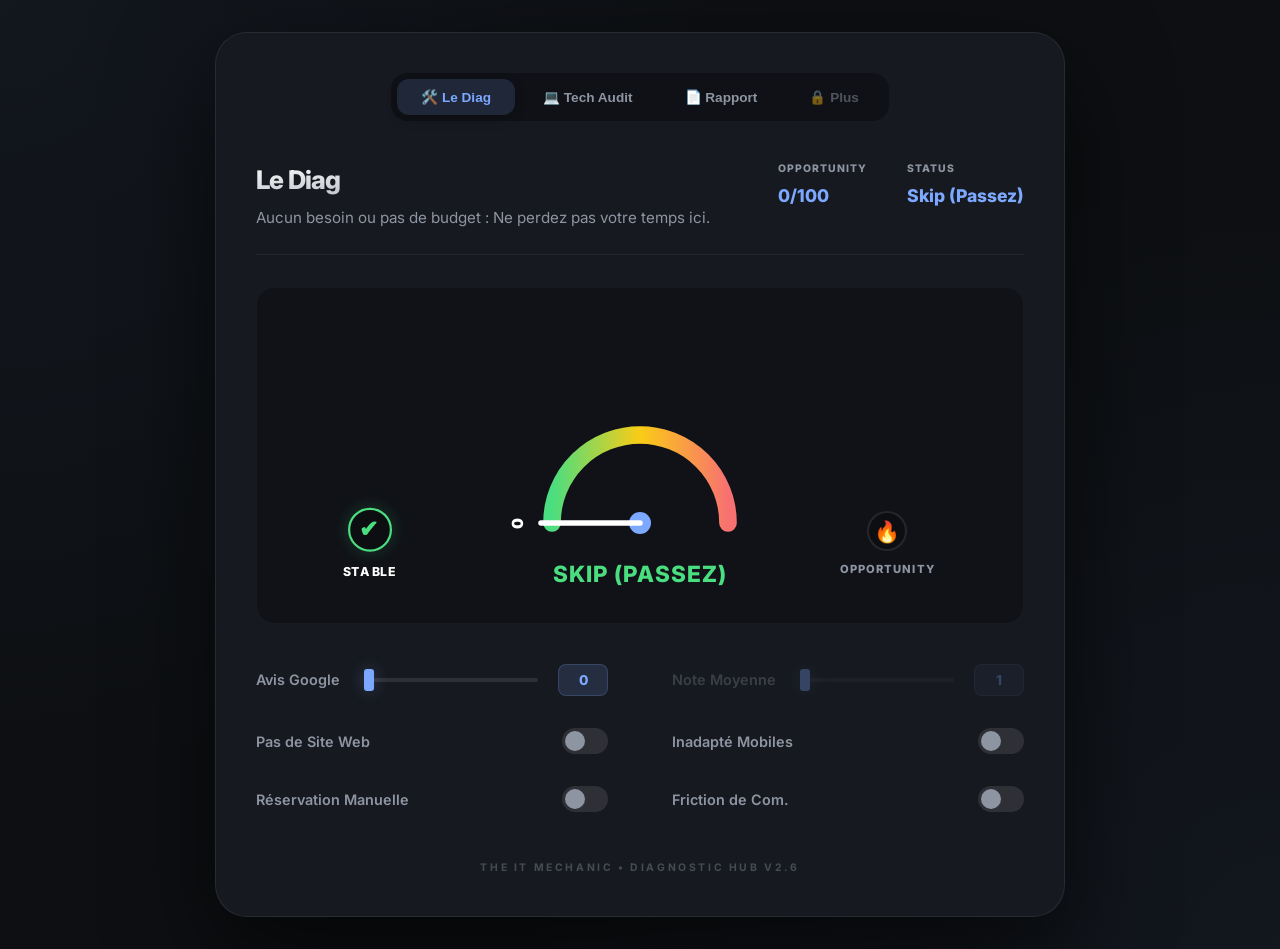
==== index.html @ 357ba8bc "main: report" ====
<!DOCTYPE html>
<html lang="fr">
<head>
    <meta charset="UTF-8">
    <meta name="viewport" content="width=device-width, initial-scale=1.0">
    <title>IT Mechanic - Diagnostic Hub</title>
    <link rel="preconnect" href="https://fonts.googleapis.com">
    <link rel="preconnect" href="https://fonts.gstatic.com" crossorigin>
    <link href="https://fonts.googleapis.com/css2?family=Inter:wght@400;500;600;700;800&display=swap" rel="stylesheet">
    <style>
        :root {
            --bg-page: #0d0f12;
            --bg-card: #16191f;
            --glass-bg: rgba(22, 25, 31, 0.85);
            --glass-border: rgba(255, 255, 255, 0.08);
            --text-primary: #ffffff;
            --text-secondary: #8e95a2;
            --accent-blue: #7ca8ff;
            --accent-blue-dim: rgba(124, 168, 255, 0.15);
            --gauge-green: #4ade80;
            --gauge-yellow: #facc15;
            --gauge-orange: #fb923c;
            --gauge-red: #f87171;
            --radius-xl: 32px;
            --radius-lg: 18px;
            --radius-md: 12px;
            --transition: all 0.3s cubic-bezier(0.4, 0, 0.2, 1);
        }

        * { box-sizing: border-box; margin: 0; padding: 0; }

        body {
            font-family: 'Inter', sans-serif;
            background-color: var(--bg-page);
            background-image: 
                radial-gradient(circle at 0% 0%, rgba(124, 168, 255, 0.05) 0%, transparent 50%),
                radial-gradient(circle at 100% 100%, rgba(124, 168, 255, 0.05) 0%, transparent 50%);
            color: var(--text-primary);
            min-height: 100vh;
            display: flex;
            justify-content: center;
            align-items: center;
            padding: 2rem;
            line-height: 1.5;
        }

        .hub-container {
            width: 100%;
            max-width: 850px;
            background: var(--bg-card);
            backdrop-filter: blur(24px);
            border: 1px solid var(--glass-border);
            border-radius: var(--radius-xl);
            padding: 2.5rem;
            box-shadow: 0 40px 100px rgba(0, 0, 0, 0.6);
            display: flex;
            flex-direction: column;
            gap: 2rem;
            animation: appEntry 0.8s cubic-bezier(0.16, 1, 0.3, 1);
        }

        @keyframes appEntry {
            from { opacity: 0; transform: scale(0.98) translateY(20px); }
            to { opacity: 1; transform: scale(1) translateY(0); }
        }

        /* --- NAVIGATION --- */
        .tool-nav {
            background: rgba(0, 0, 0, 0.3);
            padding: 6px;
            border-radius: 16px;
            display: flex;
            gap: 4px;
            align-self: center;
            margin-bottom: 0.5rem;
        }

        .nav-btn {
            background: transparent;
            border: none;
            color: var(--text-secondary);
            padding: 10px 24px;
            border-radius: 12px;
            font-size: 0.85rem;
            font-weight: 700;
            cursor: pointer;
            transition: var(--transition);
            display: flex;
            align-items: center;
            gap: 8px;
        }

        .nav-btn.active {
            background: var(--accent-blue-dim);
            color: var(--accent-blue);
            box-shadow: 0 4px 12px rgba(0,0,0,0.2);
        }

        .nav-btn:hover:not(.active) {
            background: rgba(255, 255, 255, 0.05);
            color: #fff;
        }

        /* --- SHARED HEADER --- */
        header {
            display: flex;
            justify-content: space-between;
            align-items: flex-start;
            border-bottom: 1px solid rgba(255,255,255,0.05);
            padding-bottom: 1.5rem;
        }

        .header-left h1 {
            font-size: 1.6rem;
            font-weight: 800;
            letter-spacing: -0.03em;
            margin-bottom: 0.4rem;
            background: linear-gradient(to bottom right, #fff, #8e95a2);
            -webkit-background-clip: text;
            -webkit-text-fill-color: transparent;
        }

        .header-left .tagline {
            color: var(--text-secondary);
            font-size: 0.95rem;
            max-width: 520px;
            line-height: 1.6;
        }

        .header-right { display: flex; gap: 2.5rem; }
        .stat-group label {
            display: block;
            font-size: 0.65rem;
            font-weight: 800;
            color: var(--text-secondary);
            text-transform: uppercase;
            letter-spacing: 0.1em;
            margin-bottom: 0.4rem;
        }
        .stat-group .stat-value { font-size: 1.1rem; font-weight: 800; color: var(--accent-blue); }

        /* --- TOOL VIEWS --- */
        .tool-view { display: none; flex-direction: column; gap: 2.5rem; animation: viewIn 0.4s ease; }
        .tool-view.active { display: flex; }

        @keyframes viewIn { from { opacity: 0; transform: translateY(10px); } to { opacity: 1; transform: translateY(0); } }

        /* --- LE DIAG (LEAD SCORER) STYLES --- */
        .visualization-area {
            background: rgba(0, 0, 0, 0.25);
            border: 1px solid rgba(255, 255, 255, 0.03);
            border-radius: var(--radius-lg);
            padding: 3rem 2rem 2rem 2rem;
            display: flex;
            flex-direction: column;
            align-items: center;
            position: relative;
        }
        .gauge-container { position: relative; width: 100%; max-width: 480px; height: 220px; display: flex; justify-content: center; }
        .gauge-svg { width: 100%; height: 100%; }
        .gauge-needle { transform-origin: 50px 85px; transition: transform 1.8s cubic-bezier(0.16, 1, 0.3, 1); }
        .gauge-labels { width: 100%; display: flex; justify-content: space-between; align-items: center; margin-top: -45px; padding: 0 8%; z-index: 10; }
        .label-item { display: flex; flex-direction: column; align-items: center; gap: 0.6rem; color: var(--text-secondary); font-size: 0.7rem; font-weight: 800; text-transform: uppercase; letter-spacing: 0.1em; transition: var(--transition); }
        .label-item.active { color: var(--text-primary); transform: scale(1.1); }
        .label-item .icon { width: 40px; height: 40px; border-radius: 50%; border: 2px solid rgba(255, 255, 255, 0.1); display: flex; align-items: center; justify-content: center; font-size: 1.3rem; background: rgba(0,0,0,0.2); transition: var(--transition); }
        .label-item.active.stable .icon { border-color: var(--gauge-green); color: var(--gauge-green); box-shadow: 0 0 15px rgba(74, 222, 128, 0.2); }
        .label-item.active.opportunity .icon { border-color: var(--gauge-red); color: var(--gauge-red); box-shadow: 0 0 15px rgba(248, 113, 113, 0.2); }
        .gauge-center-text { text-align: center; margin-top: -20px; }
        .opportunity-level { font-size: 1.4rem; font-weight: 800; text-transform: uppercase; letter-spacing: 0.05em; }

        .controls-grid { display: grid; grid-template-columns: 1fr 1fr; gap: 2rem 4rem; }
        .control-row { display: flex; align-items: center; justify-content: space-between; gap: 1.5rem; }
        .control-row label { font-size: 0.9rem; font-weight: 600; color: var(--text-secondary); white-space: nowrap; transition: var(--transition); }
        .control-row:hover label { color: var(--text-primary); }
        .slider-wrapper { flex-grow: 1; display: flex; align-items: center; gap: 1.25rem; }
        input[type=range] { -webkit-appearance: none; width: 100%; background: transparent; }
        input[type=range]::-webkit-slider-runnable-track { height: 4px; background: rgba(255, 255, 255, 0.1); border-radius: 2px; }
        input[type=range]::-webkit-slider-thumb { -webkit-appearance: none; height: 22px; width: 10px; border-radius: 3px; background: var(--accent-blue); cursor: pointer; margin-top: -9px; border: none; box-shadow: 0 0 15px rgba(124, 168, 255, 0.3); transition: var(--transition); }
        .value-box { background: var(--accent-blue-dim); border: 1px solid rgba(124, 168, 255, 0.2); border-radius: 8px; padding: 5px 10px; min-width: 50px; text-align: center; font-weight: 800; font-size: 0.85rem; color: var(--accent-blue); }
        .switch { position: relative; display: inline-block; width: 46px; height: 26px; }
        .switch input { opacity: 0; width: 0; height: 0; }
        .slider { position: absolute; cursor: pointer; top: 0; left: 0; right: 0; bottom: 0; background-color: rgba(255, 255, 255, 0.1); transition: .4s; border-radius: 34px; }
        .slider:before { position: absolute; content: ""; height: 20px; width: 20px; left: 3px; bottom: 3px; background-color: #8e95a2; transition: .4s cubic-bezier(0.68, -0.55, 0.265, 1.55); border-radius: 50%; }
        input:checked + .slider { background-color: var(--accent-blue-dim); border: 1px solid rgba(124, 168, 255, 0.3); }
        input:checked + .slider:before { transform: translateX(20px); background-color: var(--accent-blue); box-shadow: 0 0 10px rgba(124, 168, 255, 0.5); }
        .control-row.disabled { opacity: 0.3; pointer-events: none; }

        /* --- TECH AUDIT STYLES --- */
        .tech-audit-area { display: flex; flex-direction: column; align-items: center; text-align: center; gap: 2rem; }
        .audit-input-group { width: 100%; max-width: 500px; display: flex; flex-direction: column; gap: 1.5rem; }
        .audit-input-group input { width: 100%; background: rgba(0, 0, 0, 0.3); border: 1px solid var(--glass-border); border-radius: 12px; padding: 1.1rem 1.5rem; color: #fff; font-size: 1rem; outline: none; transition: var(--transition); }
        .audit-input-group input:focus { border-color: var(--accent-blue); box-shadow: 0 0 15px rgba(124, 168, 255, 0.2); }
        .audit-btn { background: var(--accent-blue); color: #000; border: none; border-radius: 12px; padding: 1.1rem 2.5rem; font-weight: 800; font-size: 1rem; cursor: pointer; transition: var(--transition); text-transform: uppercase; letter-spacing: 0.05em; width: 100%; }
        .audit-btn:hover { transform: translateY(-2px); box-shadow: 0 5px 25px rgba(124, 168, 255, 0.4); }
        .audit-btn:disabled { opacity: 0.5; cursor: not-allowed; }
        .results-box { width: 100%; background: rgba(0, 0, 0, 0.2); border-radius: 20px; padding: 2rem; border: 1px solid rgba(255,255,255,0.03); display: none; }
        .tech-badge { display: inline-flex; align-items: center; gap: 0.75rem; background: var(--accent-blue-dim); border: 1px solid rgba(124, 168, 255, 0.3); padding: 0.8rem 1.8rem; border-radius: 50px; margin-bottom: 1.5rem; }
        .tech-name { font-size: 1.25rem; font-weight: 800; color: var(--accent-blue); }
        .advice-card { text-align: left; border-left: 4px solid var(--accent-blue); padding-left: 1.5rem; }
        .advice-card h3 { font-size: 0.75rem; text-transform: uppercase; color: var(--text-secondary); margin-bottom: 0.6rem; letter-spacing: 0.15em; }
        .advice-card p { font-size: 0.95rem; line-height: 1.6; color: #e2e8f0; }
        .loader { display: none; width: 32px; height: 32px; border: 3px solid rgba(124, 168, 255, 0.1); border-top: 3px solid var(--accent-blue); border-radius: 50%; animation: spin 1s linear infinite; margin: 0 auto; }
        @keyframes spin { 0% { transform: rotate(0deg); } 100% { transform: rotate(360deg); } }

        /* --- FOOTER --- */
        .footer-branding { text-align: center; font-size: 0.65rem; color: var(--text-secondary); text-transform: uppercase; letter-spacing: 0.25em; margin-top: 1rem; font-weight: 700; opacity: 0.4; }

        @media (max-width: 800px) {
            .controls-grid { grid-template-columns: 1fr; gap: 1.5rem; }
            .header-right { display: none; }
            .hub-container { padding: 1.5rem; }
            .tool-nav { flex-wrap: wrap; }
        }
    </style>
</head>
<body>

<div class="hub-container">
    <nav class="tool-nav">
        <button class="nav-btn active" onclick="switchTool('diag')">🛠️ Le Diag</button>
        <button class="nav-btn" onclick="switchTool('tech')">💻 Tech Audit</button>
        <button class="nav-btn" onclick="switchTool('report')">📄 Rapport</button>
        <button class="nav-btn" onclick="switchTool('upcoming')" style="opacity: 0.5;">🔒 Plus</button>
    </nav>

    <header>
        <div class="header-left">
            <h1 id="hubTitle">Le Diag</h1>
            <p class="tagline" id="hubTagline">Analysez le potentiel commercial et la dette technique de vos leads.</p>
        </div>
        <div class="header-right">
            <div class="stat-group">
                <label id="statLabel">Opportunity</label>
                <div class="stat-value" id="statValue">0/100</div>
            </div>
            <div class="stat-group">
                <label>Status</label>
                <div class="stat-value" id="statusValue">Prêt</div>
            </div>
        </div>
    </header>

    <!-- VIEW 1: LE DIAG (LEAD SCORER) -->
    <div id="view-diag" class="tool-view active">
        <div class="visualization-area">
            <div class="gauge-container">
                <svg class="gauge-svg" viewBox="0 0 100 100">
                    <defs>
                        <linearGradient id="gaugeGradient" x1="0%" y1="0%" x2="100%" y2="0%">
                            <stop offset="0%" stop-color="#4ade80" />
                            <stop offset="50%" stop-color="#facc15" />
                            <stop offset="100%" stop-color="#f87171" />
                        </linearGradient>
                    </defs>
                    <path d="M 10 85 A 40 40 0 0 1 90 85" fill="none" stroke="rgba(255,255,255,0.05)" stroke-width="8" stroke-linecap="round" />
                    <path d="M 10 85 A 40 40 0 0 1 90 85" fill="none" stroke="url(#gaugeGradient)" stroke-width="8" stroke-linecap="round" />
                    <g class="gauge-needle" id="needle">
                        <circle cx="50" cy="85" r="5" fill="#7ca8ff" />
                        <line x1="50" y1="85" x2="50" y2="40" stroke="#fff" stroke-width="2.5" stroke-linecap="round" />
                        <text x="50" y="32" text-anchor="middle" font-size="7" font-weight="900" fill="#fff" id="needleScore">0</text>
                    </g>
                </svg>
            </div>
            <div class="gauge-labels">
                <div class="label-item stable" id="label-stable"><div class="icon">✔</div><span>Stable</span></div>
                <div class="label-item opportunity" id="label-opp"><div class="icon">🔥</div><span>Opportunity</span></div>
            </div>
            <div class="gauge-center-text">
                <div class="opportunity-level" id="opportunityText">---</div>
            </div>
        </div>

        <div class="controls-grid">
            <div class="control-row">
                <label>Avis Google</label>
                <div class="slider-wrapper">
                    <input type="range" id="reviewsInput" min="0" max="500" step="1" value="0">
                    <div class="value-box" id="reviewsVal">0</div>
                </div>
            </div>
            <div class="control-row" id="ratingRow">
                <label>Note Moyenne</label>
                <div class="slider-wrapper">
                    <input type="range" id="ratingInput" min="1.0" max="5.0" step="0.1" value="1.0">
                    <div class="value-box" id="ratingVal">1,0</div>
                </div>
            </div>
            <div class="control-row"><label>Pas de Site Web</label><label class="switch"><input type="checkbox" id="flag-website"><span class="slider"></span></label></div>
            <div class="control-row" id="mobileRow"><label>Inadapté Mobiles</label><label class="switch"><input type="checkbox" id="flag-mobile"><span class="slider"></span></label></div>
            <div class="control-row"><label>Réservation Manuelle</label><label class="switch"><input type="checkbox" id="flag-booking"><span class="slider"></span></label></div>
            <div class="control-row"><label>Friction de Com.</label><label class="switch"><input type="checkbox" id="flag-comm"><span class="slider"></span></label></div>
        </div>
    </div>

    <!-- VIEW 2: TECH AUDIT (STACK SCANNER) -->
    <div id="view-tech" class="tool-view">
        <div class="tech-audit-area">
            <div class="audit-input-group">
                <input type="text" id="urlInput" placeholder="https://exemple.be" autocomplete="off">
                <button class="audit-btn" id="scanBtn">Scanner Automatique</button>
                
                <div style="margin: 1rem 0; color: var(--text-secondary); font-size: 0.75rem; font-weight: 700; text-transform: uppercase; letter-spacing: 0.1em;">— OU —</div>
                
                <textarea id="sourceInput" placeholder="Collez le code source ici (Ctrl+U sur le site)..." style="width: 100%; background: rgba(0, 0, 0, 0.3); border: 1px solid var(--glass-border); border-radius: 12px; padding: 1rem; color: #fff; font-size: 0.8rem; height: 80px; resize: none; outline: none; transition: var(--transition);"></textarea>
                <button class="audit-btn" id="manualBtn" style="background: var(--accent-blue-dim); color: var(--accent-blue); margin-top: -0.5rem; font-size: 0.85rem; padding: 0.8rem;">Analyser le code source</button>
            </div>
            
            <div class="loader" id="loader"></div>
            <div class="results-box" id="resultsArea">
                <div class="tech-badge"><span class="tech-name" id="detectedTech">Chargement...</span></div>
                
                <div style="display: grid; grid-template-columns: 1fr 1fr; gap: 1rem; margin-bottom: 1.5rem; text-align: left;">
                    <div id="marketingSignals" style="background: rgba(124, 168, 255, 0.05); padding: 1rem; border-radius: 12px; border: 1px solid rgba(124, 168, 255, 0.1);">
                        <h4 style="font-size: 0.7rem; text-transform: uppercase; color: var(--accent-blue); margin-bottom: 0.5rem;">Marketing & Tracking</h4>
                        <ul id="marketingList" style="list-style: none; font-size: 0.8rem; color: #cbd5e1;"></ul>
                    </div>
                    <div id="techAlerts" style="background: rgba(248, 113, 113, 0.05); padding: 1rem; border-radius: 12px; border: 1px solid rgba(248, 113, 113, 0.1);">
                        <h4 style="font-size: 0.7rem; text-transform: uppercase; color: var(--gauge-red); margin-bottom: 0.5rem;">Alertes Techniques</h4>
                        <ul id="techList" style="list-style: none; font-size: 0.8rem; color: #cbd5e1;"></ul>
                    </div>
                </div>

                <div class="advice-card">
                    <h3>Diagnostic IT Mechanic</h3>
                    <p id="adviceText">Analyse de l'architecture en cours...</p>
                </div>
            </div>
            <div id="errorMsg" style="color: #f87171; font-size: 0.9rem; display: none; background: rgba(248,113,113,0.1); padding: 1rem; border-radius: 12px;">
                Lecture bloquée par le site. Vérifiez l'URL ou essayez un autre domaine.
            </div>
        </div>
    </div>

    <!-- VIEW 3: PROSPECT REPORT (AI BRIEF) -->
    <div id="view-report" class="tool-view">
        <div style="display: flex; flex-direction: column; gap: 1.5rem;">
            <div id="reportBox" style="width: 100%; background: rgba(0, 0, 0, 0.3); border: 1px solid var(--glass-border); border-radius: 20px; padding: 2rem; color: #e2e8f0; font-family: monospace; font-size: 0.85rem; line-height: 1.6; white-space: pre-wrap; text-align: left; max-height: 400px; overflow-y: auto;">
                Cliquez sur "Générer la Synthèse" pour compiler les données...
            </div>
            <div style="display: flex; gap: 1rem;">
                <button class="audit-btn" onclick="generateReport()" style="flex: 2;">Générer la Synthèse</button>
                <button class="audit-btn" onclick="copyReport()" style="flex: 1; background: var(--accent-blue-dim); color: var(--accent-blue);">Copier pour l'IA</button>
            </div>
            <p style="font-size: 0.75rem; color: var(--text-secondary); font-style: italic;">
                Note : Pour un rapport complet, utilisez d'abord le "Diag" et le "Tech Audit".
            </p>
        </div>
    </div>

    <div class="footer-branding">The IT Mechanic • Diagnostic Hub v2.6</div>
</div>

<!-- JS Logic -->
<script src="app-nav.js"></script>
<script src="tool-diag.js"></script>
<script src="tool-tech.js"></script>
<script src="tool-report.js"></script>
</body>
</html>
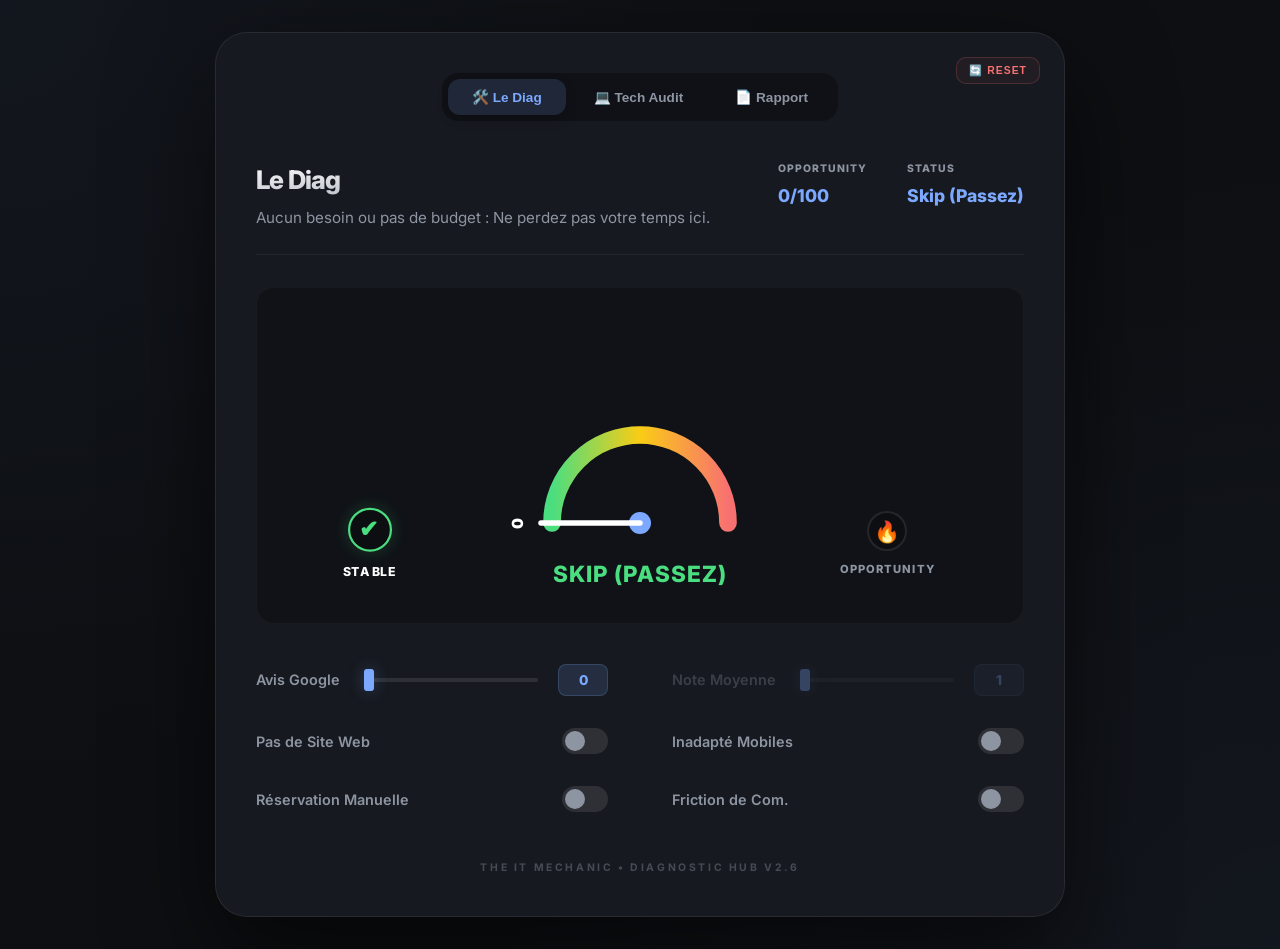
==== commit 18dd46b3: "main:add reset btn" ====
--- a/index.html
+++ b/index.html
@@ -45,6 +45,7 @@
         }
 
         .hub-container {
+            position: relative;
             width: 100%;
             max-width: 850px;
             background: var(--bg-card);
@@ -99,6 +100,30 @@
         .nav-btn:hover:not(.active) {
             background: rgba(255, 255, 255, 0.05);
             color: #fff;
+        }
+
+        .reset-btn {
+            position: absolute;
+            top: 1.5rem;
+            right: 1.5rem;
+            background: rgba(248, 113, 113, 0.05);
+            border: 1px solid rgba(248, 113, 113, 0.2);
+            color: var(--gauge-red);
+            padding: 6px 12px;
+            border-radius: 10px;
+            font-size: 0.65rem;
+            font-weight: 800;
+            text-transform: uppercase;
+            letter-spacing: 0.1em;
+            cursor: pointer;
+            transition: var(--transition);
+            z-index: 100;
+        }
+
+        .reset-btn:hover {
+            background: rgba(248, 113, 113, 0.15);
+            border-color: var(--gauge-red);
+            transform: translateY(-1px);
         }
 
         /* --- SHARED HEADER --- */
@@ -216,11 +241,12 @@
 <body>
 
 <div class="hub-container">
+    <button class="reset-btn" onclick="globalReset()">🔄 Reset</button>
+
     <nav class="tool-nav">
         <button class="nav-btn active" onclick="switchTool('diag')">🛠️ Le Diag</button>
         <button class="nav-btn" onclick="switchTool('tech')">💻 Tech Audit</button>
         <button class="nav-btn" onclick="switchTool('report')">📄 Rapport</button>
-        <button class="nav-btn" onclick="switchTool('upcoming')" style="opacity: 0.5;">🔒 Plus</button>
     </nav>
 
     <header>
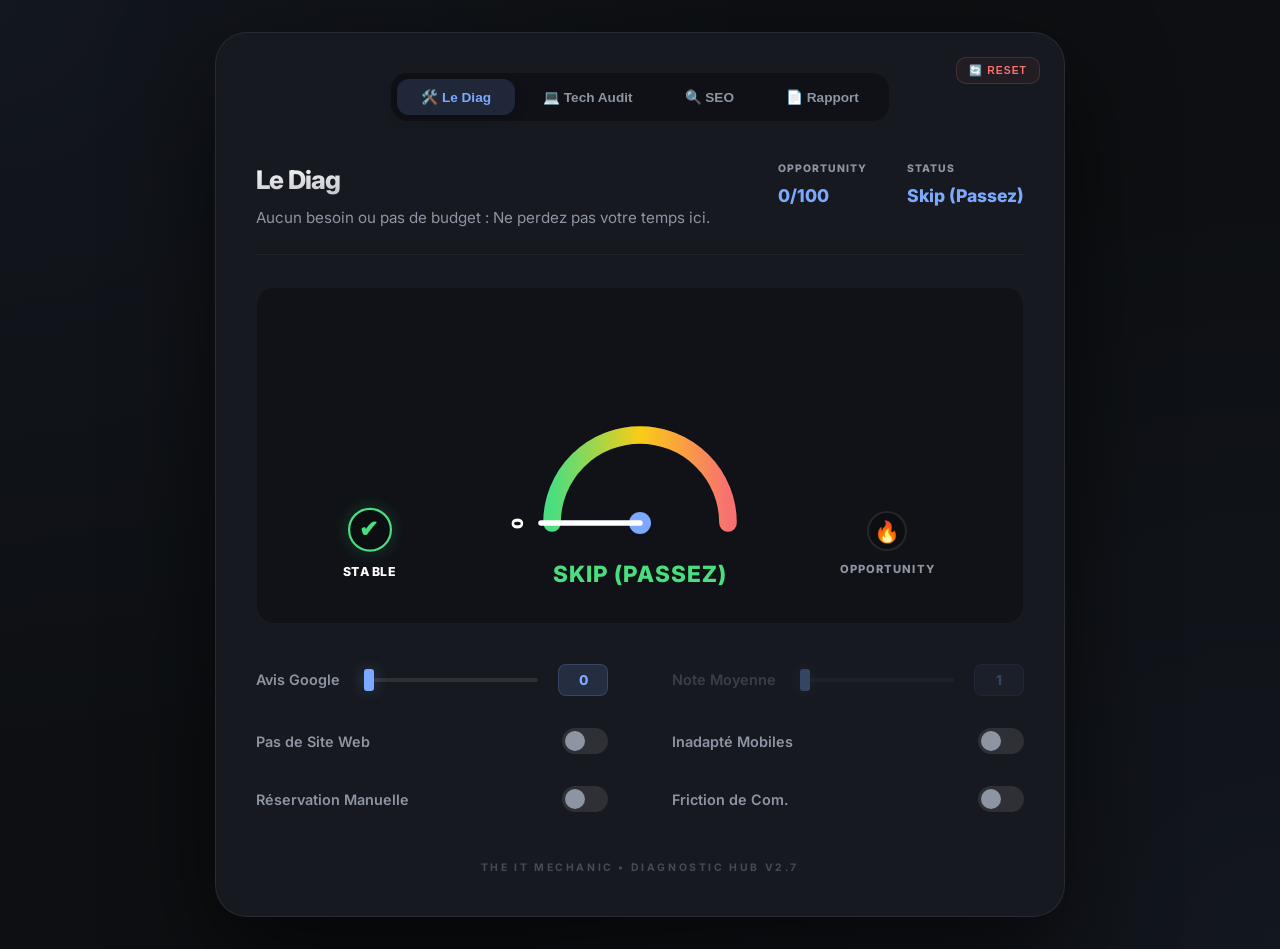
==== commit ac18ef6f: "main: add SEO tool" ====
--- a/index.html
+++ b/index.html
@@ -170,7 +170,7 @@
 
         @keyframes viewIn { from { opacity: 0; transform: translateY(10px); } to { opacity: 1; transform: translateY(0); } }
 
-        /* --- LE DIAG (LEAD SCORER) STYLES --- */
+        /* --- LE DIAG STYLES --- */
         .visualization-area {
             background: rgba(0, 0, 0, 0.25);
             border: 1px solid rgba(255, 255, 255, 0.03);
@@ -246,6 +246,7 @@
     <nav class="tool-nav">
         <button class="nav-btn active" onclick="switchTool('diag')">🛠️ Le Diag</button>
         <button class="nav-btn" onclick="switchTool('tech')">💻 Tech Audit</button>
+        <button class="nav-btn" onclick="switchTool('seo')">🔍 SEO</button>
         <button class="nav-btn" onclick="switchTool('report')">📄 Rapport</button>
     </nav>
 
@@ -266,7 +267,7 @@
         </div>
     </header>
 
-    <!-- VIEW 1: LE DIAG (LEAD SCORER) -->
+    <!-- VIEW 1: LE DIAG -->
     <div id="view-diag" class="tool-view active">
         <div class="visualization-area">
             <div class="gauge-container">
@@ -318,68 +319,92 @@
         </div>
     </div>
 
-    <!-- VIEW 2: TECH AUDIT (STACK SCANNER) -->
+    <!-- VIEW 2: TECH AUDIT -->
     <div id="view-tech" class="tool-view">
         <div class="tech-audit-area">
             <div class="audit-input-group">
                 <input type="text" id="urlInput" placeholder="https://exemple.be" autocomplete="off">
                 <button class="audit-btn" id="scanBtn">Scanner Automatique</button>
-                
                 <div style="margin: 1rem 0; color: var(--text-secondary); font-size: 0.75rem; font-weight: 700; text-transform: uppercase; letter-spacing: 0.1em;">— OU —</div>
-                
-                <textarea id="sourceInput" placeholder="Collez le code source ici (Ctrl+U sur le site)..." style="width: 100%; background: rgba(0, 0, 0, 0.3); border: 1px solid var(--glass-border); border-radius: 12px; padding: 1rem; color: #fff; font-size: 0.8rem; height: 80px; resize: none; outline: none; transition: var(--transition);"></textarea>
+                <textarea id="sourceInput" placeholder="Collez le code source ici (Ctrl+U)..." style="width: 100%; background: rgba(0, 0, 0, 0.3); border: 1px solid var(--glass-border); border-radius: 12px; padding: 1rem; color: #fff; font-size: 0.8rem; height: 80px; resize: none; outline: none;"></textarea>
                 <button class="audit-btn" id="manualBtn" style="background: var(--accent-blue-dim); color: var(--accent-blue); margin-top: -0.5rem; font-size: 0.85rem; padding: 0.8rem;">Analyser le code source</button>
             </div>
-            
             <div class="loader" id="loader"></div>
             <div class="results-box" id="resultsArea">
                 <div class="tech-badge"><span class="tech-name" id="detectedTech">Chargement...</span></div>
-                
                 <div style="display: grid; grid-template-columns: 1fr 1fr; gap: 1rem; margin-bottom: 1.5rem; text-align: left;">
-                    <div id="marketingSignals" style="background: rgba(124, 168, 255, 0.05); padding: 1rem; border-radius: 12px; border: 1px solid rgba(124, 168, 255, 0.1);">
+                    <div style="background: rgba(124, 168, 255, 0.05); padding: 1rem; border-radius: 12px; border: 1px solid rgba(124, 168, 255, 0.1);">
                         <h4 style="font-size: 0.7rem; text-transform: uppercase; color: var(--accent-blue); margin-bottom: 0.5rem;">Marketing & Tracking</h4>
                         <ul id="marketingList" style="list-style: none; font-size: 0.8rem; color: #cbd5e1;"></ul>
                     </div>
-                    <div id="techAlerts" style="background: rgba(248, 113, 113, 0.05); padding: 1rem; border-radius: 12px; border: 1px solid rgba(248, 113, 113, 0.1);">
+                    <div style="background: rgba(248, 113, 113, 0.05); padding: 1rem; border-radius: 12px; border: 1px solid rgba(248, 113, 113, 0.1);">
                         <h4 style="font-size: 0.7rem; text-transform: uppercase; color: var(--gauge-red); margin-bottom: 0.5rem;">Alertes Techniques</h4>
                         <ul id="techList" style="list-style: none; font-size: 0.8rem; color: #cbd5e1;"></ul>
                     </div>
                 </div>
-
-                <div class="advice-card">
-                    <h3>Diagnostic IT Mechanic</h3>
-                    <p id="adviceText">Analyse de l'architecture en cours...</p>
-                </div>
-            </div>
-            <div id="errorMsg" style="color: #f87171; font-size: 0.9rem; display: none; background: rgba(248,113,113,0.1); padding: 1rem; border-radius: 12px;">
-                Lecture bloquée par le site. Vérifiez l'URL ou essayez un autre domaine.
-            </div>
+                <div class="advice-card"><p id="adviceText">Analyse de l'architecture...</p></div>
+            </div>
+            <div id="errorMsg" style="color: #f87171; font-size: 0.9rem; display: none; background: rgba(248,113,113,0.1); padding: 1rem; border-radius: 12px;">Lecture bloquée.</div>
         </div>
     </div>
 
-    <!-- VIEW 3: PROSPECT REPORT (AI BRIEF) -->
+    <!-- VIEW 3: SEO AUDIT -->
+    <div id="view-seo" class="tool-view">
+        <div class="tech-audit-area">
+            <div class="audit-input-group">
+                <input type="text" id="seoUrlInput" placeholder="https://exemple.be" autocomplete="off">
+                <button class="audit-btn" id="seoScanBtn">Lancer l'Audit SEO</button>
+                <textarea id="seoSourceInput" placeholder="Ou collez le code source (Ctrl+U)..." style="width: 100%; background: rgba(0, 0, 0, 0.3); border: 1px solid var(--glass-border); border-radius: 12px; padding: 1rem; color: #fff; font-size: 0.8rem; height: 60px; resize: none; outline: none; margin-top: 1rem;"></textarea>
+            </div>
+            <div class="loader" id="seoLoader"></div>
+            <div id="seoResults" class="results-box" style="text-align: left;">
+                <div style="display: grid; grid-template-columns: 1fr 1fr; gap: 1.5rem; margin-bottom: 1.5rem;">
+                    <div>
+                        <h4 style="font-size: 0.7rem; text-transform: uppercase; color: var(--accent-blue); margin-bottom: 0.8rem;">Structure de Contenu</h4>
+                        <div id="seoStructure" style="font-size: 0.85rem; color: #cbd5e1; display: flex; flex-direction: column; gap: 0.5rem;"></div>
+                    </div>
+                    <div>
+                        <h4 style="font-size: 0.7rem; text-transform: uppercase; color: var(--gauge-yellow); margin-bottom: 0.8rem;">Meta & Social</h4>
+                        <div id="seoMeta" style="font-size: 0.85rem; color: #cbd5e1; display: flex; flex-direction: column; gap: 0.5rem;"></div>
+                    </div>
+                </div>
+                <div style="background: rgba(255,255,255,0.03); padding: 1rem; border-radius: 12px; margin-bottom: 1.5rem;">
+                    <h4 style="font-size: 0.7rem; text-transform: uppercase; color: var(--accent-blue); margin-bottom: 0.8rem;">Outils Gratuits Externes</h4>
+                    <div style="display: flex; flex-wrap: wrap; gap: 0.5rem;">
+                        <button id="linkGoogleSpeed" class="audit-btn" style="flex: 1; padding: 0.6rem; font-size: 0.7rem; background: #4285F4; color: white;">PageSpeed</button>
+                        <button id="linkGoogleRich" class="audit-btn" style="flex: 1; padding: 0.6rem; font-size: 0.7rem; background: #34A853; color: white;">Rich Results</button>
+                        <button id="linkYellowLab" class="audit-btn" style="flex: 1; padding: 0.6rem; font-size: 0.7rem; background: #f1c40f; color: black;">Yellow Lab</button>
+                    </div>
+                </div>
+                <div class="advice-card" style="border-left-color: var(--gauge-yellow);">
+                    <h3>Le Verdict SEO</h3>
+                    <p id="seoAdvice">Prêt pour l'analyse...</p>
+                </div>
+            </div>
+        </div>
+    </div>
+
+    <!-- VIEW 4: PROSPECT REPORT -->
     <div id="view-report" class="tool-view">
         <div style="display: flex; flex-direction: column; gap: 1.5rem;">
             <div id="reportBox" style="width: 100%; background: rgba(0, 0, 0, 0.3); border: 1px solid var(--glass-border); border-radius: 20px; padding: 2rem; color: #e2e8f0; font-family: monospace; font-size: 0.85rem; line-height: 1.6; white-space: pre-wrap; text-align: left; max-height: 400px; overflow-y: auto;">
-                Cliquez sur "Générer la Synthèse" pour compiler les données...
+                Compilez les données pour votre brief IA...
             </div>
             <div style="display: flex; gap: 1rem;">
                 <button class="audit-btn" onclick="generateReport()" style="flex: 2;">Générer la Synthèse</button>
                 <button class="audit-btn" onclick="copyReport()" style="flex: 1; background: var(--accent-blue-dim); color: var(--accent-blue);">Copier pour l'IA</button>
             </div>
-            <p style="font-size: 0.75rem; color: var(--text-secondary); font-style: italic;">
-                Note : Pour un rapport complet, utilisez d'abord le "Diag" et le "Tech Audit".
-            </p>
         </div>
     </div>
 
-    <div class="footer-branding">The IT Mechanic • Diagnostic Hub v2.6</div>
+    <div class="footer-branding">The IT Mechanic • Diagnostic Hub v2.7</div>
 </div>
 
 <!-- JS Logic -->
 <script src="app-nav.js"></script>
 <script src="tool-diag.js"></script>
 <script src="tool-tech.js"></script>
+<script src="tool-seo.js"></script>
 <script src="tool-report.js"></script>
 </body>
 </html>
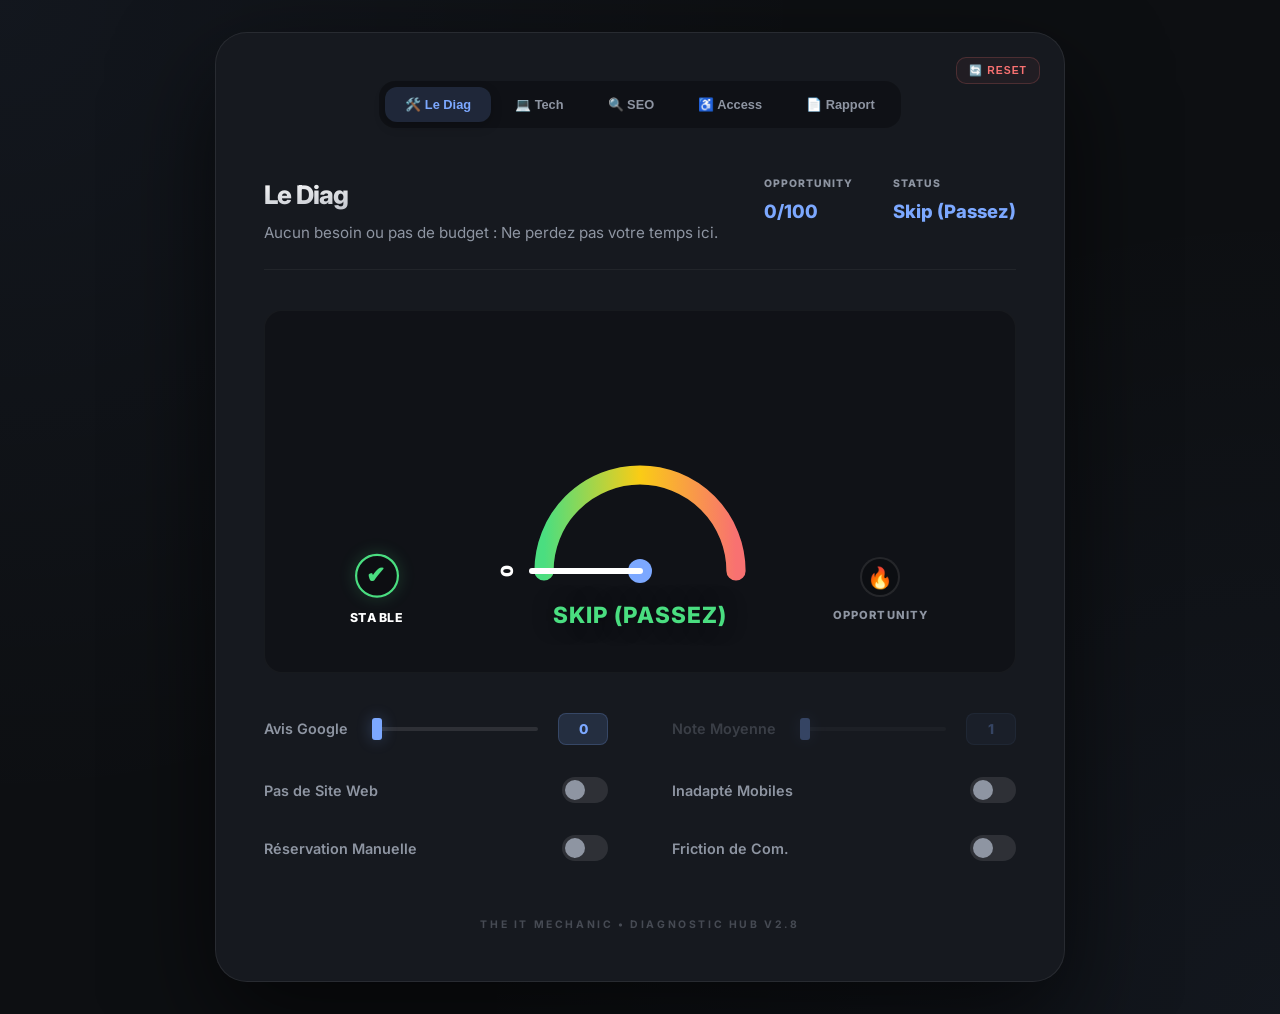
==== commit 30b2babe: "main: add accessibility tool" ====
--- a/index.html
+++ b/index.html
@@ -52,11 +52,11 @@
             backdrop-filter: blur(24px);
             border: 1px solid var(--glass-border);
             border-radius: var(--radius-xl);
-            padding: 2.5rem;
+            padding: 3rem;
             box-shadow: 0 40px 100px rgba(0, 0, 0, 0.6);
             display: flex;
             flex-direction: column;
-            gap: 2rem;
+            gap: 2.5rem;
             animation: appEntry 0.8s cubic-bezier(0.16, 1, 0.3, 1);
         }
 
@@ -80,15 +80,15 @@
             background: transparent;
             border: none;
             color: var(--text-secondary);
-            padding: 10px 24px;
+            padding: 10px 20px;
             border-radius: 12px;
-            font-size: 0.85rem;
+            font-size: 0.8rem;
             font-weight: 700;
             cursor: pointer;
             transition: var(--transition);
             display: flex;
             align-items: center;
-            gap: 8px;
+            gap: 6px;
         }
 
         .nav-btn.active {
@@ -162,7 +162,7 @@
             letter-spacing: 0.1em;
             margin-bottom: 0.4rem;
         }
-        .stat-group .stat-value { font-size: 1.1rem; font-weight: 800; color: var(--accent-blue); }
+        .stat-group .stat-value { font-size: 1.15rem; font-weight: 800; color: var(--accent-blue); }
 
         /* --- TOOL VIEWS --- */
         .tool-view { display: none; flex-direction: column; gap: 2.5rem; animation: viewIn 0.4s ease; }
@@ -170,71 +170,138 @@
 
         @keyframes viewIn { from { opacity: 0; transform: translateY(10px); } to { opacity: 1; transform: translateY(0); } }
 
-        /* --- LE DIAG STYLES --- */
+        /* --- LE DIAG SPECIFIC STYLES --- */
         .visualization-area {
             background: rgba(0, 0, 0, 0.25);
             border: 1px solid rgba(255, 255, 255, 0.03);
             border-radius: var(--radius-lg);
-            padding: 3rem 2rem 2rem 2rem;
+            padding: 3.5rem 2rem 2.5rem 2rem;
             display: flex;
             flex-direction: column;
             align-items: center;
             position: relative;
-        }
-        .gauge-container { position: relative; width: 100%; max-width: 480px; height: 220px; display: flex; justify-content: center; }
+            overflow: hidden;
+        }
+
+        .gauge-container {
+            position: relative;
+            width: 100%;
+            max-width: 480px;
+            height: 240px;
+            display: flex;
+            justify-content: center;
+        }
+
         .gauge-svg { width: 100%; height: 100%; }
-        .gauge-needle { transform-origin: 50px 85px; transition: transform 1.8s cubic-bezier(0.16, 1, 0.3, 1); }
-        .gauge-labels { width: 100%; display: flex; justify-content: space-between; align-items: center; margin-top: -45px; padding: 0 8%; z-index: 10; }
-        .label-item { display: flex; flex-direction: column; align-items: center; gap: 0.6rem; color: var(--text-secondary); font-size: 0.7rem; font-weight: 800; text-transform: uppercase; letter-spacing: 0.1em; transition: var(--transition); }
+
+        .gauge-needle {
+            transform-origin: 50px 85px;
+            transition: transform 1.8s cubic-bezier(0.16, 1, 0.3, 1);
+        }
+
+        .gauge-labels {
+            width: 100%;
+            display: flex;
+            justify-content: space-between;
+            align-items: center;
+            margin-top: -50px;
+            padding: 0 8%;
+            z-index: 10;
+        }
+
+        .label-item {
+            display: flex;
+            flex-direction: column;
+            align-items: center;
+            gap: 0.6rem;
+            color: var(--text-secondary);
+            font-size: 0.7rem;
+            font-weight: 800;
+            text-transform: uppercase;
+            letter-spacing: 0.1em;
+            transition: var(--transition);
+        }
+
         .label-item.active { color: var(--text-primary); transform: scale(1.1); }
-        .label-item .icon { width: 40px; height: 40px; border-radius: 50%; border: 2px solid rgba(255, 255, 255, 0.1); display: flex; align-items: center; justify-content: center; font-size: 1.3rem; background: rgba(0,0,0,0.2); transition: var(--transition); }
+        .label-item .icon { 
+            width: 40px; height: 40px; border-radius: 50%; border: 2px solid rgba(255, 255, 255, 0.1); 
+            display: flex; align-items: center; justify-content: center; font-size: 1.3rem; 
+            background: rgba(0,0,0,0.2); transition: var(--transition); 
+        }
+
         .label-item.active.stable .icon { border-color: var(--gauge-green); color: var(--gauge-green); box-shadow: 0 0 15px rgba(74, 222, 128, 0.2); }
         .label-item.active.opportunity .icon { border-color: var(--gauge-red); color: var(--gauge-red); box-shadow: 0 0 15px rgba(248, 113, 113, 0.2); }
-        .gauge-center-text { text-align: center; margin-top: -20px; }
-        .opportunity-level { font-size: 1.4rem; font-weight: 800; text-transform: uppercase; letter-spacing: 0.05em; }
-
+
+        .gauge-center-text { text-align: center; margin-top: -25px; }
+        .opportunity-level { font-size: 1.4rem; font-weight: 800; text-transform: uppercase; letter-spacing: 0.05em; text-shadow: 0 0 20px rgba(0,0,0,0.5); }
+
+        /* --- COMMON FORM STYLES --- */
         .controls-grid { display: grid; grid-template-columns: 1fr 1fr; gap: 2rem 4rem; }
         .control-row { display: flex; align-items: center; justify-content: space-between; gap: 1.5rem; }
         .control-row label { font-size: 0.9rem; font-weight: 600; color: var(--text-secondary); white-space: nowrap; transition: var(--transition); }
         .control-row:hover label { color: var(--text-primary); }
+
         .slider-wrapper { flex-grow: 1; display: flex; align-items: center; gap: 1.25rem; }
         input[type=range] { -webkit-appearance: none; width: 100%; background: transparent; }
         input[type=range]::-webkit-slider-runnable-track { height: 4px; background: rgba(255, 255, 255, 0.1); border-radius: 2px; }
-        input[type=range]::-webkit-slider-thumb { -webkit-appearance: none; height: 22px; width: 10px; border-radius: 3px; background: var(--accent-blue); cursor: pointer; margin-top: -9px; border: none; box-shadow: 0 0 15px rgba(124, 168, 255, 0.3); transition: var(--transition); }
-        .value-box { background: var(--accent-blue-dim); border: 1px solid rgba(124, 168, 255, 0.2); border-radius: 8px; padding: 5px 10px; min-width: 50px; text-align: center; font-weight: 800; font-size: 0.85rem; color: var(--accent-blue); }
+        input[type=range]::-webkit-slider-thumb { 
+            -webkit-appearance: none; height: 22px; width: 10px; border-radius: 3px; 
+            background: var(--accent-blue); cursor: pointer; margin-top: -9px; border: none; 
+            box-shadow: 0 0 15px rgba(124, 168, 255, 0.3); transition: var(--transition); 
+        }
+
+        .value-box { 
+            background: var(--accent-blue-dim); border: 1px solid rgba(124, 168, 255, 0.2); 
+            border-radius: 8px; padding: 5px 10px; min-width: 50px; text-align: center; 
+            font-weight: 800; font-size: 0.85rem; color: var(--accent-blue); 
+        }
+
         .switch { position: relative; display: inline-block; width: 46px; height: 26px; }
         .switch input { opacity: 0; width: 0; height: 0; }
         .slider { position: absolute; cursor: pointer; top: 0; left: 0; right: 0; bottom: 0; background-color: rgba(255, 255, 255, 0.1); transition: .4s; border-radius: 34px; }
-        .slider:before { position: absolute; content: ""; height: 20px; width: 20px; left: 3px; bottom: 3px; background-color: #8e95a2; transition: .4s cubic-bezier(0.68, -0.55, 0.265, 1.55); border-radius: 50%; }
+        .slider:before { 
+            position: absolute; content: ""; height: 20px; width: 20px; left: 3px; bottom: 3px; 
+            background-color: #8e95a2; transition: .4s cubic-bezier(0.68, -0.55, 0.265, 1.55); border-radius: 50%; 
+        }
         input:checked + .slider { background-color: var(--accent-blue-dim); border: 1px solid rgba(124, 168, 255, 0.3); }
         input:checked + .slider:before { transform: translateX(20px); background-color: var(--accent-blue); box-shadow: 0 0 10px rgba(124, 168, 255, 0.5); }
         .control-row.disabled { opacity: 0.3; pointer-events: none; }
 
-        /* --- TECH AUDIT STYLES --- */
+        /* --- TECH/SEO/ACCESS AREA STYLES --- */
         .tech-audit-area { display: flex; flex-direction: column; align-items: center; text-align: center; gap: 2rem; }
         .audit-input-group { width: 100%; max-width: 500px; display: flex; flex-direction: column; gap: 1.5rem; }
-        .audit-input-group input { width: 100%; background: rgba(0, 0, 0, 0.3); border: 1px solid var(--glass-border); border-radius: 12px; padding: 1.1rem 1.5rem; color: #fff; font-size: 1rem; outline: none; transition: var(--transition); }
-        .audit-input-group input:focus { border-color: var(--accent-blue); box-shadow: 0 0 15px rgba(124, 168, 255, 0.2); }
-        .audit-btn { background: var(--accent-blue); color: #000; border: none; border-radius: 12px; padding: 1.1rem 2.5rem; font-weight: 800; font-size: 1rem; cursor: pointer; transition: var(--transition); text-transform: uppercase; letter-spacing: 0.05em; width: 100%; }
-        .audit-btn:hover { transform: translateY(-2px); box-shadow: 0 5px 25px rgba(124, 168, 255, 0.4); }
-        .audit-btn:disabled { opacity: 0.5; cursor: not-allowed; }
+        .audit-input-group input, .audit-input-group textarea { 
+            width: 100%; background: rgba(0, 0, 0, 0.3); border: 1px solid var(--glass-border); 
+            border-radius: 12px; padding: 1.1rem 1.5rem; color: #fff; outline: none; transition: var(--transition); 
+        }
+        .audit-btn { 
+            background: var(--accent-blue); color: #000; border: none; border-radius: 12px; 
+            padding: 1.1rem 2.5rem; font-weight: 800; cursor: pointer; transition: var(--transition); 
+            text-transform: uppercase; letter-spacing: 0.05em; width: 100%; 
+        }
         .results-box { width: 100%; background: rgba(0, 0, 0, 0.2); border-radius: 20px; padding: 2rem; border: 1px solid rgba(255,255,255,0.03); display: none; }
-        .tech-badge { display: inline-flex; align-items: center; gap: 0.75rem; background: var(--accent-blue-dim); border: 1px solid rgba(124, 168, 255, 0.3); padding: 0.8rem 1.8rem; border-radius: 50px; margin-bottom: 1.5rem; }
+        .tech-badge { 
+            display: inline-flex; align-items: center; gap: 0.75rem; background: var(--accent-blue-dim); 
+            border: 1px solid rgba(124, 168, 255, 0.3); padding: 0.8rem 1.8rem; border-radius: 50px; margin-bottom: 1.5rem; 
+        }
         .tech-name { font-size: 1.25rem; font-weight: 800; color: var(--accent-blue); }
         .advice-card { text-align: left; border-left: 4px solid var(--accent-blue); padding-left: 1.5rem; }
         .advice-card h3 { font-size: 0.75rem; text-transform: uppercase; color: var(--text-secondary); margin-bottom: 0.6rem; letter-spacing: 0.15em; }
         .advice-card p { font-size: 0.95rem; line-height: 1.6; color: #e2e8f0; }
-        .loader { display: none; width: 32px; height: 32px; border: 3px solid rgba(124, 168, 255, 0.1); border-top: 3px solid var(--accent-blue); border-radius: 50%; animation: spin 1s linear infinite; margin: 0 auto; }
+        
+        .loader { 
+            display: none; width: 32px; height: 32px; border: 3px solid rgba(124, 168, 255, 0.1); 
+            border-top: 3px solid var(--accent-blue); border-radius: 50%; animation: spin 1s linear infinite; margin: 0 auto; 
+        }
         @keyframes spin { 0% { transform: rotate(0deg); } 100% { transform: rotate(360deg); } }
 
-        /* --- FOOTER --- */
         .footer-branding { text-align: center; font-size: 0.65rem; color: var(--text-secondary); text-transform: uppercase; letter-spacing: 0.25em; margin-top: 1rem; font-weight: 700; opacity: 0.4; }
 
         @media (max-width: 800px) {
             .controls-grid { grid-template-columns: 1fr; gap: 1.5rem; }
             .header-right { display: none; }
-            .hub-container { padding: 1.5rem; }
-            .tool-nav { flex-wrap: wrap; }
+            .hub-container { padding: 2rem; }
+            .gauge-labels { padding: 0 4%; }
         }
     </style>
 </head>
@@ -245,8 +312,9 @@
 
     <nav class="tool-nav">
         <button class="nav-btn active" onclick="switchTool('diag')">🛠️ Le Diag</button>
-        <button class="nav-btn" onclick="switchTool('tech')">💻 Tech Audit</button>
+        <button class="nav-btn" onclick="switchTool('tech')">💻 Tech</button>
         <button class="nav-btn" onclick="switchTool('seo')">🔍 SEO</button>
+        <button class="nav-btn" onclick="switchTool('access')">♿ Access</button>
         <button class="nav-btn" onclick="switchTool('report')">📄 Rapport</button>
     </nav>
 
@@ -323,28 +391,20 @@
     <div id="view-tech" class="tool-view">
         <div class="tech-audit-area">
             <div class="audit-input-group">
-                <input type="text" id="urlInput" placeholder="https://exemple.be" autocomplete="off">
+                <input type="text" id="urlInput" placeholder="https://exemple.be">
                 <button class="audit-btn" id="scanBtn">Scanner Automatique</button>
-                <div style="margin: 1rem 0; color: var(--text-secondary); font-size: 0.75rem; font-weight: 700; text-transform: uppercase; letter-spacing: 0.1em;">— OU —</div>
-                <textarea id="sourceInput" placeholder="Collez le code source ici (Ctrl+U)..." style="width: 100%; background: rgba(0, 0, 0, 0.3); border: 1px solid var(--glass-border); border-radius: 12px; padding: 1rem; color: #fff; font-size: 0.8rem; height: 80px; resize: none; outline: none;"></textarea>
-                <button class="audit-btn" id="manualBtn" style="background: var(--accent-blue-dim); color: var(--accent-blue); margin-top: -0.5rem; font-size: 0.85rem; padding: 0.8rem;">Analyser le code source</button>
+                <textarea id="sourceInput" placeholder="Ou code source (Ctrl+U)..." style="height: 60px; margin-top: 1rem;"></textarea>
+                <button class="audit-btn" id="manualBtn" style="background: var(--accent-blue-dim); color: var(--accent-blue); margin-top: 0.5rem; font-size: 0.8rem; padding: 0.6rem;">Analyse Manuelle</button>
             </div>
             <div class="loader" id="loader"></div>
             <div class="results-box" id="resultsArea">
                 <div class="tech-badge"><span class="tech-name" id="detectedTech">Chargement...</span></div>
-                <div style="display: grid; grid-template-columns: 1fr 1fr; gap: 1rem; margin-bottom: 1.5rem; text-align: left;">
-                    <div style="background: rgba(124, 168, 255, 0.05); padding: 1rem; border-radius: 12px; border: 1px solid rgba(124, 168, 255, 0.1);">
-                        <h4 style="font-size: 0.7rem; text-transform: uppercase; color: var(--accent-blue); margin-bottom: 0.5rem;">Marketing & Tracking</h4>
-                        <ul id="marketingList" style="list-style: none; font-size: 0.8rem; color: #cbd5e1;"></ul>
-                    </div>
-                    <div style="background: rgba(248, 113, 113, 0.05); padding: 1rem; border-radius: 12px; border: 1px solid rgba(248, 113, 113, 0.1);">
-                        <h4 style="font-size: 0.7rem; text-transform: uppercase; color: var(--gauge-red); margin-bottom: 0.5rem;">Alertes Techniques</h4>
-                        <ul id="techList" style="list-style: none; font-size: 0.8rem; color: #cbd5e1;"></ul>
-                    </div>
-                </div>
-                <div class="advice-card"><p id="adviceText">Analyse de l'architecture...</p></div>
-            </div>
-            <div id="errorMsg" style="color: #f87171; font-size: 0.9rem; display: none; background: rgba(248,113,113,0.1); padding: 1rem; border-radius: 12px;">Lecture bloquée.</div>
+                <div style="display: grid; grid-template-columns: 1fr 1fr; gap: 1rem; margin-bottom: 1rem; text-align: left;">
+                    <div style="background: rgba(124, 168, 255, 0.05); padding: 0.8rem; border-radius: 12px;"><h4 style="font-size: 0.6rem; text-transform: uppercase; color: var(--accent-blue); margin-bottom: 0.4rem;">Marketing</h4><ul id="marketingList" style="list-style: none; font-size: 0.75rem;"></ul></div>
+                    <div style="background: rgba(248, 113, 113, 0.05); padding: 0.8rem; border-radius: 12px;"><h4 style="font-size: 0.6rem; text-transform: uppercase; color: var(--gauge-red); margin-bottom: 0.4rem;">Alertes</h4><ul id="techList" style="list-style: none; font-size: 0.75rem;"></ul></div>
+                </div>
+                <div class="advice-card"><p id="adviceText" style="font-size: 0.85rem;"></p></div>
+            </div>
         </div>
     </div>
 
@@ -352,59 +412,72 @@
     <div id="view-seo" class="tool-view">
         <div class="tech-audit-area">
             <div class="audit-input-group">
-                <input type="text" id="seoUrlInput" placeholder="https://exemple.be" autocomplete="off">
+                <input type="text" id="seoUrlInput" placeholder="https://exemple.be">
                 <button class="audit-btn" id="seoScanBtn">Lancer l'Audit SEO</button>
-                <textarea id="seoSourceInput" placeholder="Ou collez le code source (Ctrl+U)..." style="width: 100%; background: rgba(0, 0, 0, 0.3); border: 1px solid var(--glass-border); border-radius: 12px; padding: 1rem; color: #fff; font-size: 0.8rem; height: 60px; resize: none; outline: none; margin-top: 1rem;"></textarea>
+                <textarea id="seoSourceInput" placeholder="Ou code source (Ctrl+U)..." style="height: 60px; margin-top: 1rem;"></textarea>
             </div>
             <div class="loader" id="seoLoader"></div>
             <div id="seoResults" class="results-box" style="text-align: left;">
-                <div style="display: grid; grid-template-columns: 1fr 1fr; gap: 1.5rem; margin-bottom: 1.5rem;">
-                    <div>
-                        <h4 style="font-size: 0.7rem; text-transform: uppercase; color: var(--accent-blue); margin-bottom: 0.8rem;">Structure de Contenu</h4>
-                        <div id="seoStructure" style="font-size: 0.85rem; color: #cbd5e1; display: flex; flex-direction: column; gap: 0.5rem;"></div>
+                <div style="display: grid; grid-template-columns: 1fr 1fr; gap: 1rem; margin-bottom: 1rem;">
+                    <div><h4 style="font-size: 0.6rem; text-transform: uppercase; color: var(--accent-blue); margin-bottom: 0.5rem;">Structure</h4><div id="seoStructure" style="font-size: 0.75rem; display: flex; flex-direction: column; gap: 0.3rem;"></div></div>
+                    <div><h4 style="font-size: 0.6rem; text-transform: uppercase; color: var(--gauge-yellow); margin-bottom: 0.5rem;">Meta</h4><div id="seoMeta" style="font-size: 0.75rem; display: flex; flex-direction: column; gap: 0.3rem;"></div></div>
+                </div>
+                <div style="background: rgba(255,255,255,0.03); padding: 0.8rem; border-radius: 12px; margin-bottom: 1rem;">
+                    <div style="display: flex; gap: 0.5rem;">
+                        <button id="linkGoogleSpeed" class="audit-btn" style="flex: 1; padding: 0.5rem; font-size: 0.65rem; background: #4285F4; color: white;">PageSpeed</button>
+                        <button id="linkYellowLab" class="audit-btn" style="flex: 1; padding: 0.5rem; font-size: 0.65rem; background: #f1c40f; color: black;">Yellow Lab</button>
                     </div>
-                    <div>
-                        <h4 style="font-size: 0.7rem; text-transform: uppercase; color: var(--gauge-yellow); margin-bottom: 0.8rem;">Meta & Social</h4>
-                        <div id="seoMeta" style="font-size: 0.85rem; color: #cbd5e1; display: flex; flex-direction: column; gap: 0.5rem;"></div>
+                </div>
+                <div class="advice-card" style="border-left-color: var(--gauge-yellow);">
+                    <p id="seoAdvice" style="font-size: 0.85rem; font-weight: 700; margin-bottom: 0.5rem;"></p>
+                    <ul id="seoRepairs" style="font-size: 0.75rem; padding-left: 1rem;"></ul>
+                </div>
+            </div>
+        </div>
+    </div>
+
+    <!-- VIEW 4: ACCESSIBILITY -->
+    <div id="view-access" class="tool-view">
+        <div class="tech-audit-area">
+            <div class="audit-input-group">
+                <input type="text" id="accessUrlInput" placeholder="https://exemple.be">
+                <button class="audit-btn" id="accessScanBtn">Vérifier l'Accessibilité</button>
+                <textarea id="accessSourceInput" placeholder="Ou code source (Ctrl+U)..." style="height: 60px; margin-top: 1rem;"></textarea>
+            </div>
+            <div class="loader" id="accessLoader"></div>
+            <div id="accessResults" class="results-box" style="text-align: left;">
+                <div style="display: grid; grid-template-columns: 1fr 1fr; gap: 1rem; margin-bottom: 1rem;">
+                    <div><h4 style="font-size: 0.6rem; text-transform: uppercase; color: var(--accent-blue); margin-bottom: 0.5rem;">Fondamentaux</h4><div id="accessChecklist" style="font-size: 0.75rem; display: flex; flex-direction: column; gap: 0.3rem;"></div></div>
+                    <div><h4 style="font-size: 0.6rem; text-transform: uppercase; color: var(--gauge-orange); margin-bottom: 0.5rem;">Interactivité</h4><div id="accessInter" style="font-size: 0.75rem; display: flex; flex-direction: column; gap: 0.3rem;"></div></div>
+                </div>
+                <div style="background: rgba(255,255,255,0.03); padding: 0.8rem; border-radius: 12px; margin-bottom: 1rem;">
+                    <div style="display: flex; gap: 0.5rem;">
+                        <button id="linkWave" class="audit-btn" style="flex: 1; padding: 0.5rem; font-size: 0.65rem; background: #e67e22; color: white;">WAVE Audit</button>
+                        <button id="linkContrast" class="audit-btn" style="flex: 1; padding: 0.5rem; font-size: 0.65rem; background: #34495e; color: white;">Contrast Checker</button>
                     </div>
                 </div>
-                <div style="background: rgba(255,255,255,0.03); padding: 1rem; border-radius: 12px; margin-bottom: 1.5rem;">
-                    <h4 style="font-size: 0.7rem; text-transform: uppercase; color: var(--accent-blue); margin-bottom: 0.8rem;">Outils Gratuits Externes</h4>
-                    <div style="display: flex; flex-wrap: wrap; gap: 0.5rem;">
-                        <button id="linkGoogleSpeed" class="audit-btn" style="flex: 1; padding: 0.6rem; font-size: 0.7rem; background: #4285F4; color: white;">PageSpeed</button>
-                        <button id="linkGoogleRich" class="audit-btn" style="flex: 1; padding: 0.6rem; font-size: 0.7rem; background: #34A853; color: white;">Rich Results</button>
-                        <button id="linkYellowLab" class="audit-btn" style="flex: 1; padding: 0.6rem; font-size: 0.7rem; background: #f1c40f; color: black;">Yellow Lab</button>
-                    </div>
-                </div>
-                <div class="advice-card" style="border-left-color: var(--gauge-yellow);">
-                    <h3>Le Verdict SEO</h3>
-                    <p id="seoAdvice">Prêt pour l'analyse...</p>
+                <div class="advice-card" style="border-left-color: var(--gauge-orange);">
+                    <p id="accessAdvice" style="font-size: 0.85rem; font-weight: 700; margin-bottom: 0.5rem;"></p>
+                    <ul id="accessRepairs" style="font-size: 0.75rem; padding-left: 1rem;"></ul>
                 </div>
             </div>
         </div>
     </div>
 
-    <!-- VIEW 4: PROSPECT REPORT -->
+    <!-- VIEW 5: RAPPORT -->
     <div id="view-report" class="tool-view">
-        <div style="display: flex; flex-direction: column; gap: 1.5rem;">
-            <div id="reportBox" style="width: 100%; background: rgba(0, 0, 0, 0.3); border: 1px solid var(--glass-border); border-radius: 20px; padding: 2rem; color: #e2e8f0; font-family: monospace; font-size: 0.85rem; line-height: 1.6; white-space: pre-wrap; text-align: left; max-height: 400px; overflow-y: auto;">
-                Compilez les données pour votre brief IA...
-            </div>
-            <div style="display: flex; gap: 1rem;">
-                <button class="audit-btn" onclick="generateReport()" style="flex: 2;">Générer la Synthèse</button>
-                <button class="audit-btn" onclick="copyReport()" style="flex: 1; background: var(--accent-blue-dim); color: var(--accent-blue);">Copier pour l'IA</button>
-            </div>
-        </div>
+        <div id="reportBox" style="background: rgba(0, 0, 0, 0.3); border: 1px solid var(--glass-border); border-radius: 20px; padding: 1.5rem; color: #e2e8f0; font-family: monospace; font-size: 0.8rem; line-height: 1.5; white-space: pre-wrap; max-height: 300px; overflow-y: auto;">Compilez vos données...</div>
+        <div style="display: flex; gap: 1rem;"><button class="audit-btn" onclick="generateReport()" style="flex: 2;">Générer la Synthèse</button><button class="audit-btn" onclick="copyReport()" style="flex: 1; background: var(--accent-blue-dim); color: var(--accent-blue);">Copier</button></div>
     </div>
 
-    <div class="footer-branding">The IT Mechanic • Diagnostic Hub v2.7</div>
+    <div class="footer-branding">The IT Mechanic • Diagnostic Hub v2.8</div>
 </div>
 
-<!-- JS Logic -->
 <script src="app-nav.js"></script>
 <script src="tool-diag.js"></script>
 <script src="tool-tech.js"></script>
 <script src="tool-seo.js"></script>
+<script src="tool-access.js"></script>
 <script src="tool-report.js"></script>
 </body>
 </html>
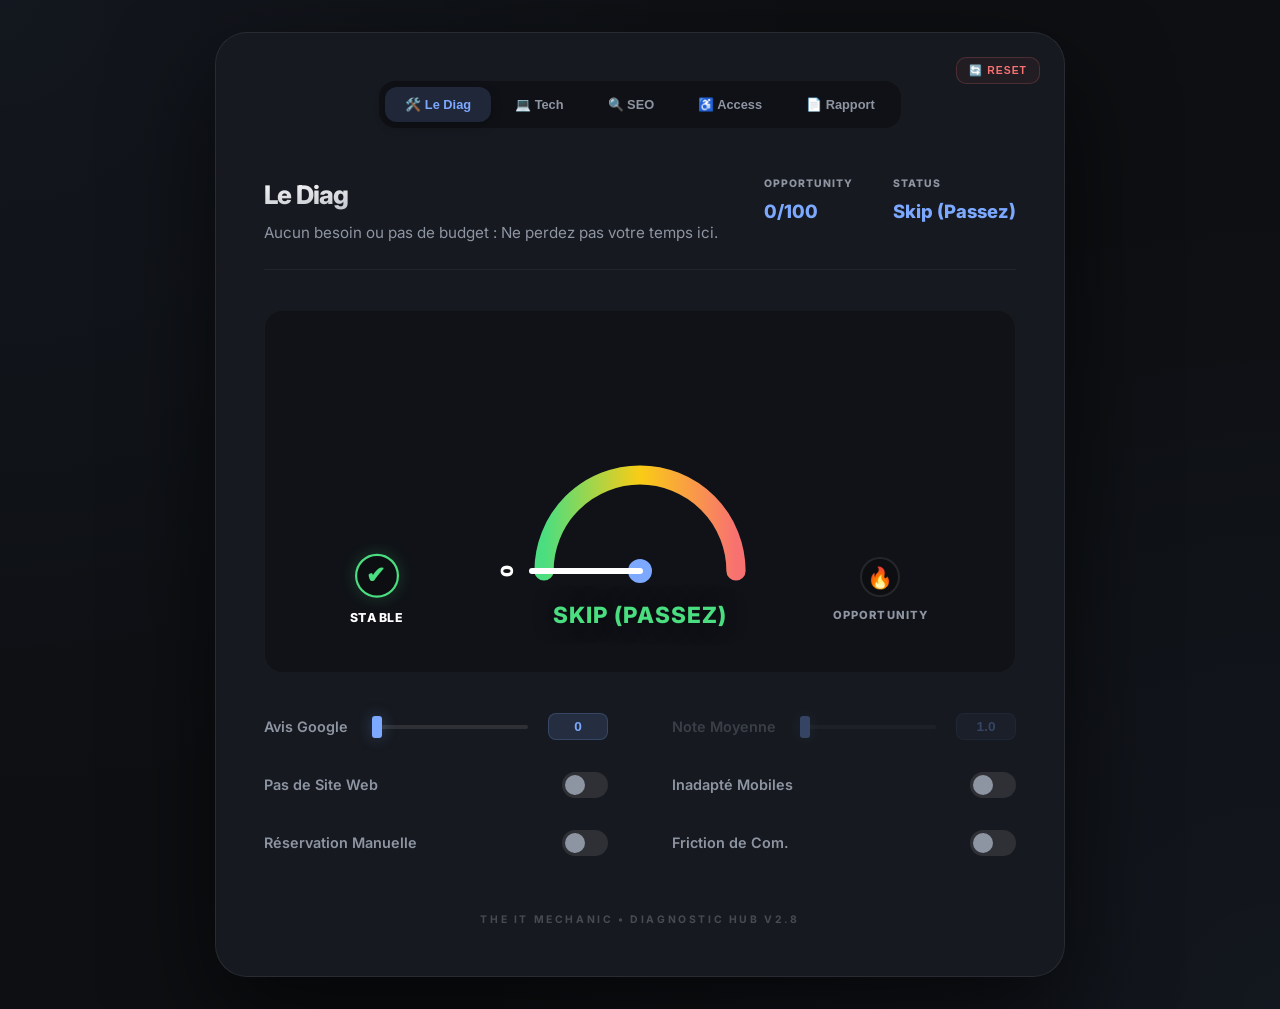
==== commit 821c6544: "main: improve tool 1" ====
--- a/index.html
+++ b/index.html
@@ -4,306 +4,17 @@
     <meta charset="UTF-8">
     <meta name="viewport" content="width=device-width, initial-scale=1.0">
     <title>IT Mechanic - Diagnostic Hub</title>
+    
+    <!-- CSS Modules -->
+    <link rel="stylesheet" href="style-hub.css">
+    <link rel="stylesheet" href="tool-diag.css">
+    <link rel="stylesheet" href="style-audit.css">
+    <link rel="stylesheet" href="tool-report.css">
+    
+    <!-- Inter Font -->
     <link rel="preconnect" href="https://fonts.googleapis.com">
     <link rel="preconnect" href="https://fonts.gstatic.com" crossorigin>
     <link href="https://fonts.googleapis.com/css2?family=Inter:wght@400;500;600;700;800&display=swap" rel="stylesheet">
-    <style>
-        :root {
-            --bg-page: #0d0f12;
-            --bg-card: #16191f;
-            --glass-bg: rgba(22, 25, 31, 0.85);
-            --glass-border: rgba(255, 255, 255, 0.08);
-            --text-primary: #ffffff;
-            --text-secondary: #8e95a2;
-            --accent-blue: #7ca8ff;
-            --accent-blue-dim: rgba(124, 168, 255, 0.15);
-            --gauge-green: #4ade80;
-            --gauge-yellow: #facc15;
-            --gauge-orange: #fb923c;
-            --gauge-red: #f87171;
-            --radius-xl: 32px;
-            --radius-lg: 18px;
-            --radius-md: 12px;
-            --transition: all 0.3s cubic-bezier(0.4, 0, 0.2, 1);
-        }
-
-        * { box-sizing: border-box; margin: 0; padding: 0; }
-
-        body {
-            font-family: 'Inter', sans-serif;
-            background-color: var(--bg-page);
-            background-image: 
-                radial-gradient(circle at 0% 0%, rgba(124, 168, 255, 0.05) 0%, transparent 50%),
-                radial-gradient(circle at 100% 100%, rgba(124, 168, 255, 0.05) 0%, transparent 50%);
-            color: var(--text-primary);
-            min-height: 100vh;
-            display: flex;
-            justify-content: center;
-            align-items: center;
-            padding: 2rem;
-            line-height: 1.5;
-        }
-
-        .hub-container {
-            position: relative;
-            width: 100%;
-            max-width: 850px;
-            background: var(--bg-card);
-            backdrop-filter: blur(24px);
-            border: 1px solid var(--glass-border);
-            border-radius: var(--radius-xl);
-            padding: 3rem;
-            box-shadow: 0 40px 100px rgba(0, 0, 0, 0.6);
-            display: flex;
-            flex-direction: column;
-            gap: 2.5rem;
-            animation: appEntry 0.8s cubic-bezier(0.16, 1, 0.3, 1);
-        }
-
-        @keyframes appEntry {
-            from { opacity: 0; transform: scale(0.98) translateY(20px); }
-            to { opacity: 1; transform: scale(1) translateY(0); }
-        }
-
-        /* --- NAVIGATION --- */
-        .tool-nav {
-            background: rgba(0, 0, 0, 0.3);
-            padding: 6px;
-            border-radius: 16px;
-            display: flex;
-            gap: 4px;
-            align-self: center;
-            margin-bottom: 0.5rem;
-        }
-
-        .nav-btn {
-            background: transparent;
-            border: none;
-            color: var(--text-secondary);
-            padding: 10px 20px;
-            border-radius: 12px;
-            font-size: 0.8rem;
-            font-weight: 700;
-            cursor: pointer;
-            transition: var(--transition);
-            display: flex;
-            align-items: center;
-            gap: 6px;
-        }
-
-        .nav-btn.active {
-            background: var(--accent-blue-dim);
-            color: var(--accent-blue);
-            box-shadow: 0 4px 12px rgba(0,0,0,0.2);
-        }
-
-        .nav-btn:hover:not(.active) {
-            background: rgba(255, 255, 255, 0.05);
-            color: #fff;
-        }
-
-        .reset-btn {
-            position: absolute;
-            top: 1.5rem;
-            right: 1.5rem;
-            background: rgba(248, 113, 113, 0.05);
-            border: 1px solid rgba(248, 113, 113, 0.2);
-            color: var(--gauge-red);
-            padding: 6px 12px;
-            border-radius: 10px;
-            font-size: 0.65rem;
-            font-weight: 800;
-            text-transform: uppercase;
-            letter-spacing: 0.1em;
-            cursor: pointer;
-            transition: var(--transition);
-            z-index: 100;
-        }
-
-        .reset-btn:hover {
-            background: rgba(248, 113, 113, 0.15);
-            border-color: var(--gauge-red);
-            transform: translateY(-1px);
-        }
-
-        /* --- SHARED HEADER --- */
-        header {
-            display: flex;
-            justify-content: space-between;
-            align-items: flex-start;
-            border-bottom: 1px solid rgba(255,255,255,0.05);
-            padding-bottom: 1.5rem;
-        }
-
-        .header-left h1 {
-            font-size: 1.6rem;
-            font-weight: 800;
-            letter-spacing: -0.03em;
-            margin-bottom: 0.4rem;
-            background: linear-gradient(to bottom right, #fff, #8e95a2);
-            -webkit-background-clip: text;
-            -webkit-text-fill-color: transparent;
-        }
-
-        .header-left .tagline {
-            color: var(--text-secondary);
-            font-size: 0.95rem;
-            max-width: 520px;
-            line-height: 1.6;
-        }
-
-        .header-right { display: flex; gap: 2.5rem; }
-        .stat-group label {
-            display: block;
-            font-size: 0.65rem;
-            font-weight: 800;
-            color: var(--text-secondary);
-            text-transform: uppercase;
-            letter-spacing: 0.1em;
-            margin-bottom: 0.4rem;
-        }
-        .stat-group .stat-value { font-size: 1.15rem; font-weight: 800; color: var(--accent-blue); }
-
-        /* --- TOOL VIEWS --- */
-        .tool-view { display: none; flex-direction: column; gap: 2.5rem; animation: viewIn 0.4s ease; }
-        .tool-view.active { display: flex; }
-
-        @keyframes viewIn { from { opacity: 0; transform: translateY(10px); } to { opacity: 1; transform: translateY(0); } }
-
-        /* --- LE DIAG SPECIFIC STYLES --- */
-        .visualization-area {
-            background: rgba(0, 0, 0, 0.25);
-            border: 1px solid rgba(255, 255, 255, 0.03);
-            border-radius: var(--radius-lg);
-            padding: 3.5rem 2rem 2.5rem 2rem;
-            display: flex;
-            flex-direction: column;
-            align-items: center;
-            position: relative;
-            overflow: hidden;
-        }
-
-        .gauge-container {
-            position: relative;
-            width: 100%;
-            max-width: 480px;
-            height: 240px;
-            display: flex;
-            justify-content: center;
-        }
-
-        .gauge-svg { width: 100%; height: 100%; }
-
-        .gauge-needle {
-            transform-origin: 50px 85px;
-            transition: transform 1.8s cubic-bezier(0.16, 1, 0.3, 1);
-        }
-
-        .gauge-labels {
-            width: 100%;
-            display: flex;
-            justify-content: space-between;
-            align-items: center;
-            margin-top: -50px;
-            padding: 0 8%;
-            z-index: 10;
-        }
-
-        .label-item {
-            display: flex;
-            flex-direction: column;
-            align-items: center;
-            gap: 0.6rem;
-            color: var(--text-secondary);
-            font-size: 0.7rem;
-            font-weight: 800;
-            text-transform: uppercase;
-            letter-spacing: 0.1em;
-            transition: var(--transition);
-        }
-
-        .label-item.active { color: var(--text-primary); transform: scale(1.1); }
-        .label-item .icon { 
-            width: 40px; height: 40px; border-radius: 50%; border: 2px solid rgba(255, 255, 255, 0.1); 
-            display: flex; align-items: center; justify-content: center; font-size: 1.3rem; 
-            background: rgba(0,0,0,0.2); transition: var(--transition); 
-        }
-
-        .label-item.active.stable .icon { border-color: var(--gauge-green); color: var(--gauge-green); box-shadow: 0 0 15px rgba(74, 222, 128, 0.2); }
-        .label-item.active.opportunity .icon { border-color: var(--gauge-red); color: var(--gauge-red); box-shadow: 0 0 15px rgba(248, 113, 113, 0.2); }
-
-        .gauge-center-text { text-align: center; margin-top: -25px; }
-        .opportunity-level { font-size: 1.4rem; font-weight: 800; text-transform: uppercase; letter-spacing: 0.05em; text-shadow: 0 0 20px rgba(0,0,0,0.5); }
-
-        /* --- COMMON FORM STYLES --- */
-        .controls-grid { display: grid; grid-template-columns: 1fr 1fr; gap: 2rem 4rem; }
-        .control-row { display: flex; align-items: center; justify-content: space-between; gap: 1.5rem; }
-        .control-row label { font-size: 0.9rem; font-weight: 600; color: var(--text-secondary); white-space: nowrap; transition: var(--transition); }
-        .control-row:hover label { color: var(--text-primary); }
-
-        .slider-wrapper { flex-grow: 1; display: flex; align-items: center; gap: 1.25rem; }
-        input[type=range] { -webkit-appearance: none; width: 100%; background: transparent; }
-        input[type=range]::-webkit-slider-runnable-track { height: 4px; background: rgba(255, 255, 255, 0.1); border-radius: 2px; }
-        input[type=range]::-webkit-slider-thumb { 
-            -webkit-appearance: none; height: 22px; width: 10px; border-radius: 3px; 
-            background: var(--accent-blue); cursor: pointer; margin-top: -9px; border: none; 
-            box-shadow: 0 0 15px rgba(124, 168, 255, 0.3); transition: var(--transition); 
-        }
-
-        .value-box { 
-            background: var(--accent-blue-dim); border: 1px solid rgba(124, 168, 255, 0.2); 
-            border-radius: 8px; padding: 5px 10px; min-width: 50px; text-align: center; 
-            font-weight: 800; font-size: 0.85rem; color: var(--accent-blue); 
-        }
-
-        .switch { position: relative; display: inline-block; width: 46px; height: 26px; }
-        .switch input { opacity: 0; width: 0; height: 0; }
-        .slider { position: absolute; cursor: pointer; top: 0; left: 0; right: 0; bottom: 0; background-color: rgba(255, 255, 255, 0.1); transition: .4s; border-radius: 34px; }
-        .slider:before { 
-            position: absolute; content: ""; height: 20px; width: 20px; left: 3px; bottom: 3px; 
-            background-color: #8e95a2; transition: .4s cubic-bezier(0.68, -0.55, 0.265, 1.55); border-radius: 50%; 
-        }
-        input:checked + .slider { background-color: var(--accent-blue-dim); border: 1px solid rgba(124, 168, 255, 0.3); }
-        input:checked + .slider:before { transform: translateX(20px); background-color: var(--accent-blue); box-shadow: 0 0 10px rgba(124, 168, 255, 0.5); }
-        .control-row.disabled { opacity: 0.3; pointer-events: none; }
-
-        /* --- TECH/SEO/ACCESS AREA STYLES --- */
-        .tech-audit-area { display: flex; flex-direction: column; align-items: center; text-align: center; gap: 2rem; }
-        .audit-input-group { width: 100%; max-width: 500px; display: flex; flex-direction: column; gap: 1.5rem; }
-        .audit-input-group input, .audit-input-group textarea { 
-            width: 100%; background: rgba(0, 0, 0, 0.3); border: 1px solid var(--glass-border); 
-            border-radius: 12px; padding: 1.1rem 1.5rem; color: #fff; outline: none; transition: var(--transition); 
-        }
-        .audit-btn { 
-            background: var(--accent-blue); color: #000; border: none; border-radius: 12px; 
-            padding: 1.1rem 2.5rem; font-weight: 800; cursor: pointer; transition: var(--transition); 
-            text-transform: uppercase; letter-spacing: 0.05em; width: 100%; 
-        }
-        .results-box { width: 100%; background: rgba(0, 0, 0, 0.2); border-radius: 20px; padding: 2rem; border: 1px solid rgba(255,255,255,0.03); display: none; }
-        .tech-badge { 
-            display: inline-flex; align-items: center; gap: 0.75rem; background: var(--accent-blue-dim); 
-            border: 1px solid rgba(124, 168, 255, 0.3); padding: 0.8rem 1.8rem; border-radius: 50px; margin-bottom: 1.5rem; 
-        }
-        .tech-name { font-size: 1.25rem; font-weight: 800; color: var(--accent-blue); }
-        .advice-card { text-align: left; border-left: 4px solid var(--accent-blue); padding-left: 1.5rem; }
-        .advice-card h3 { font-size: 0.75rem; text-transform: uppercase; color: var(--text-secondary); margin-bottom: 0.6rem; letter-spacing: 0.15em; }
-        .advice-card p { font-size: 0.95rem; line-height: 1.6; color: #e2e8f0; }
-        
-        .loader { 
-            display: none; width: 32px; height: 32px; border: 3px solid rgba(124, 168, 255, 0.1); 
-            border-top: 3px solid var(--accent-blue); border-radius: 50%; animation: spin 1s linear infinite; margin: 0 auto; 
-        }
-        @keyframes spin { 0% { transform: rotate(0deg); } 100% { transform: rotate(360deg); } }
-
-        .footer-branding { text-align: center; font-size: 0.65rem; color: var(--text-secondary); text-transform: uppercase; letter-spacing: 0.25em; margin-top: 1rem; font-weight: 700; opacity: 0.4; }
-
-        @media (max-width: 800px) {
-            .controls-grid { grid-template-columns: 1fr; gap: 1.5rem; }
-            .header-right { display: none; }
-            .hub-container { padding: 2rem; }
-            .gauge-labels { padding: 0 4%; }
-        }
-    </style>
 </head>
 <body>
 
@@ -370,14 +81,14 @@
                 <label>Avis Google</label>
                 <div class="slider-wrapper">
                     <input type="range" id="reviewsInput" min="0" max="500" step="1" value="0">
-                    <div class="value-box" id="reviewsVal">0</div>
+                    <input type="number" id="reviewsVal" class="value-box" value="0" min="0" max="9999">
                 </div>
             </div>
             <div class="control-row" id="ratingRow">
                 <label>Note Moyenne</label>
                 <div class="slider-wrapper">
                     <input type="range" id="ratingInput" min="1.0" max="5.0" step="0.1" value="1.0">
-                    <div class="value-box" id="ratingVal">1,0</div>
+                    <input type="number" id="ratingVal" class="value-box" value="1.0" min="1" max="5" step="0.1">
                 </div>
             </div>
             <div class="control-row"><label>Pas de Site Web</label><label class="switch"><input type="checkbox" id="flag-website"><span class="slider"></span></label></div>
@@ -393,18 +104,26 @@
             <div class="audit-input-group">
                 <input type="text" id="urlInput" placeholder="https://exemple.be">
                 <button class="audit-btn" id="scanBtn">Scanner Automatique</button>
-                <textarea id="sourceInput" placeholder="Ou code source (Ctrl+U)..." style="height: 60px; margin-top: 1rem;"></textarea>
-                <button class="audit-btn" id="manualBtn" style="background: var(--accent-blue-dim); color: var(--accent-blue); margin-top: 0.5rem; font-size: 0.8rem; padding: 0.6rem;">Analyse Manuelle</button>
+                <div style="margin: 1rem 0; color: var(--text-secondary); font-size: 0.75rem; font-weight: 700; text-transform: uppercase; letter-spacing: 0.1em;">— OU —</div>
+                <textarea id="sourceInput" placeholder="Collez le code source ici (Ctrl+U)..." style="height: 80px;"></textarea>
+                <button class="audit-btn" id="manualBtn" style="background: var(--accent-blue-dim); color: var(--accent-blue); margin-top: -0.5rem; font-size: 0.85rem; padding: 0.8rem;">Analyser le code source</button>
             </div>
             <div class="loader" id="loader"></div>
             <div class="results-box" id="resultsArea">
                 <div class="tech-badge"><span class="tech-name" id="detectedTech">Chargement...</span></div>
-                <div style="display: grid; grid-template-columns: 1fr 1fr; gap: 1rem; margin-bottom: 1rem; text-align: left;">
-                    <div style="background: rgba(124, 168, 255, 0.05); padding: 0.8rem; border-radius: 12px;"><h4 style="font-size: 0.6rem; text-transform: uppercase; color: var(--accent-blue); margin-bottom: 0.4rem;">Marketing</h4><ul id="marketingList" style="list-style: none; font-size: 0.75rem;"></ul></div>
-                    <div style="background: rgba(248, 113, 113, 0.05); padding: 0.8rem; border-radius: 12px;"><h4 style="font-size: 0.6rem; text-transform: uppercase; color: var(--gauge-red); margin-bottom: 0.4rem;">Alertes</h4><ul id="techList" style="list-style: none; font-size: 0.75rem;"></ul></div>
-                </div>
-                <div class="advice-card"><p id="adviceText" style="font-size: 0.85rem;"></p></div>
-            </div>
+                <div style="display: grid; grid-template-columns: 1fr 1fr; gap: 1rem; margin-bottom: 1.5rem; text-align: left;">
+                    <div style="background: rgba(124, 168, 255, 0.05); padding: 1rem; border-radius: 12px; border: 1px solid rgba(124, 168, 255, 0.1);">
+                        <h4 style="font-size: 0.7rem; text-transform: uppercase; color: var(--accent-blue); margin-bottom: 0.5rem;">Marketing & Tracking</h4>
+                        <ul id="marketingList" style="list-style: none; font-size: 0.8rem; color: #cbd5e1;"></ul>
+                    </div>
+                    <div style="background: rgba(248, 113, 113, 0.05); padding: 1rem; border-radius: 12px; border: 1px solid rgba(248, 113, 113, 0.1);">
+                        <h4 style="font-size: 0.7rem; text-transform: uppercase; color: var(--gauge-red); margin-bottom: 0.5rem;">Alertes Techniques</h4>
+                        <ul id="techList" style="list-style: none; font-size: 0.8rem; color: #cbd5e1;"></ul>
+                    </div>
+                </div>
+                <div class="advice-card"><p id="adviceText"></p></div>
+            </div>
+            <div id="errorMsg" style="color: #f87171; font-size: 0.9rem; display: none; background: rgba(248,113,113,0.1); padding: 1rem; border-radius: 12px;">Lecture bloquée.</div>
         </div>
     </div>
 
@@ -418,19 +137,19 @@
             </div>
             <div class="loader" id="seoLoader"></div>
             <div id="seoResults" class="results-box" style="text-align: left;">
-                <div style="display: grid; grid-template-columns: 1fr 1fr; gap: 1rem; margin-bottom: 1rem;">
-                    <div><h4 style="font-size: 0.6rem; text-transform: uppercase; color: var(--accent-blue); margin-bottom: 0.5rem;">Structure</h4><div id="seoStructure" style="font-size: 0.75rem; display: flex; flex-direction: column; gap: 0.3rem;"></div></div>
-                    <div><h4 style="font-size: 0.6rem; text-transform: uppercase; color: var(--gauge-yellow); margin-bottom: 0.5rem;">Meta</h4><div id="seoMeta" style="font-size: 0.75rem; display: flex; flex-direction: column; gap: 0.3rem;"></div></div>
-                </div>
-                <div style="background: rgba(255,255,255,0.03); padding: 0.8rem; border-radius: 12px; margin-bottom: 1rem;">
+                <div style="display: grid; grid-template-columns: 1fr 1fr; gap: 1.5rem; margin-bottom: 1.5rem;">
+                    <div><h4 style="font-size: 0.7rem; text-transform: uppercase; color: var(--accent-blue); margin-bottom: 0.8rem;">Structure</h4><div id="seoStructure" style="font-size: 0.85rem; display: flex; flex-direction: column; gap: 0.5rem;"></div></div>
+                    <div><h4 style="font-size: 0.7rem; text-transform: uppercase; color: var(--gauge-yellow); margin-bottom: 0.8rem;">Meta</h4><div id="seoMeta" style="font-size: 0.85rem; display: flex; flex-direction: column; gap: 0.5rem;"></div></div>
+                </div>
+                <div style="background: rgba(255,255,255,0.03); padding: 1rem; border-radius: 12px; margin-bottom: 1.5rem;">
                     <div style="display: flex; gap: 0.5rem;">
-                        <button id="linkGoogleSpeed" class="audit-btn" style="flex: 1; padding: 0.5rem; font-size: 0.65rem; background: #4285F4; color: white;">PageSpeed</button>
-                        <button id="linkYellowLab" class="audit-btn" style="flex: 1; padding: 0.5rem; font-size: 0.65rem; background: #f1c40f; color: black;">Yellow Lab</button>
+                        <button id="linkGoogleSpeed" class="audit-btn" style="flex: 1; padding: 0.6rem; font-size: 0.7rem; background: #4285F4; color: white;">PageSpeed</button>
+                        <button id="linkYellowLab" class="audit-btn" style="flex: 1; padding: 0.6rem; font-size: 0.7rem; background: #f1c40f; color: black;">Yellow Lab</button>
                     </div>
                 </div>
                 <div class="advice-card" style="border-left-color: var(--gauge-yellow);">
-                    <p id="seoAdvice" style="font-size: 0.85rem; font-weight: 700; margin-bottom: 0.5rem;"></p>
-                    <ul id="seoRepairs" style="font-size: 0.75rem; padding-left: 1rem;"></ul>
+                    <p id="seoAdvice" style="margin-bottom: 1rem; font-weight: 700;"></p>
+                    <ul id="seoRepairs" style="font-size: 0.8rem; color: #cbd5e1; padding-left: 1.2rem; display: flex; flex-direction: column; gap: 0.5rem;"></ul>
                 </div>
             </div>
         </div>
@@ -446,19 +165,21 @@
             </div>
             <div class="loader" id="accessLoader"></div>
             <div id="accessResults" class="results-box" style="text-align: left;">
-                <div style="display: grid; grid-template-columns: 1fr 1fr; gap: 1rem; margin-bottom: 1rem;">
-                    <div><h4 style="font-size: 0.6rem; text-transform: uppercase; color: var(--accent-blue); margin-bottom: 0.5rem;">Fondamentaux</h4><div id="accessChecklist" style="font-size: 0.75rem; display: flex; flex-direction: column; gap: 0.3rem;"></div></div>
-                    <div><h4 style="font-size: 0.6rem; text-transform: uppercase; color: var(--gauge-orange); margin-bottom: 0.5rem;">Interactivité</h4><div id="accessInter" style="font-size: 0.75rem; display: flex; flex-direction: column; gap: 0.3rem;"></div></div>
-                </div>
-                <div style="background: rgba(255,255,255,0.03); padding: 0.8rem; border-radius: 12px; margin-bottom: 1rem;">
+                <div style="display: grid; grid-template-columns: 1fr 1fr; gap: 1.5rem; margin-bottom: 1.5rem;">
+                    <div><h4 style="font-size: 0.7rem; text-transform: uppercase; color: var(--accent-blue); margin-bottom: 0.5rem;">Fondamentaux</h4><div id="accessChecklist" style="font-size: 0.85rem; display: flex; flex-direction: column; gap: 0.3rem;"></div></div>
+                    <div><h4 style="font-size: 0.6rem; text-transform: uppercase; color: var(--gauge-orange); margin-bottom: 0.5rem;">Interactivité</h4><div id="accessInter" style="font-size: 0.85rem; display: flex; flex-direction: column; gap: 0.3rem;"></div></div>
+                </div>
+                <div style="background: rgba(255,255,255,0.03); padding: 1rem; border-radius: 12px; margin-bottom: 1.5rem;">
+                    <h4 style="font-size: 0.6rem; text-transform: uppercase; color: var(--accent-blue); margin-bottom: 0.5rem;">Outils de Profondeur</h4>
                     <div style="display: flex; gap: 0.5rem;">
                         <button id="linkWave" class="audit-btn" style="flex: 1; padding: 0.5rem; font-size: 0.65rem; background: #e67e22; color: white;">WAVE Audit</button>
-                        <button id="linkContrast" class="audit-btn" style="flex: 1; padding: 0.5rem; font-size: 0.65rem; background: #34495e; color: white;">Contrast Checker</button>
+                        <button id="linkAxe" class="audit-btn" style="flex: 1; padding: 0.5rem; font-size: 0.65rem; background: #4f46e5; color: white;">axe-core Audit</button>
+                        <button id="linkContrast" class="audit-btn" style="flex: 1; padding: 0.5rem; font-size: 0.65rem; background: #34495e; color: white;">Contrast</button>
                     </div>
                 </div>
                 <div class="advice-card" style="border-left-color: var(--gauge-orange);">
                     <p id="accessAdvice" style="font-size: 0.85rem; font-weight: 700; margin-bottom: 0.5rem;"></p>
-                    <ul id="accessRepairs" style="font-size: 0.75rem; padding-left: 1rem;"></ul>
+                    <ul id="accessRepairs" style="font-size: 0.8rem; color: #cbd5e1; padding-left: 1.2rem; display: flex; flex-direction: column; gap: 0.5rem;"></ul>
                 </div>
             </div>
         </div>
@@ -466,13 +187,17 @@
 
     <!-- VIEW 5: RAPPORT -->
     <div id="view-report" class="tool-view">
-        <div id="reportBox" style="background: rgba(0, 0, 0, 0.3); border: 1px solid var(--glass-border); border-radius: 20px; padding: 1.5rem; color: #e2e8f0; font-family: monospace; font-size: 0.8rem; line-height: 1.5; white-space: pre-wrap; max-height: 300px; overflow-y: auto;">Compilez vos données...</div>
-        <div style="display: flex; gap: 1rem;"><button class="audit-btn" onclick="generateReport()" style="flex: 2;">Générer la Synthèse</button><button class="audit-btn" onclick="copyReport()" style="flex: 1; background: var(--accent-blue-dim); color: var(--accent-blue);">Copier</button></div>
+        <div id="reportBox">Compilez vos données...</div>
+        <div class="report-actions">
+            <button class="audit-btn" onclick="generateReport()" style="flex: 2;">Générer la Synthèse</button>
+            <button class="audit-btn" onclick="copyReport()" style="flex: 1; background: var(--accent-blue-dim); color: var(--accent-blue);">Copier pour l'IA</button>
+        </div>
     </div>
 
     <div class="footer-branding">The IT Mechanic • Diagnostic Hub v2.8</div>
 </div>
 
+<!-- JS Logic -->
 <script src="app-nav.js"></script>
 <script src="tool-diag.js"></script>
 <script src="tool-tech.js"></script>
--- a/style-hub.css
+++ b/style-hub.css
@@ -0,0 +1,175 @@
+/**
+ * HUB CORE STYLES
+ * Variables, Layout, and Shared UI Components
+ */
+
+:root {
+    --bg-page: #0d0f12;
+    --bg-card: #16191f;
+    --glass-bg: rgba(22, 25, 31, 0.85);
+    --glass-border: rgba(255, 255, 255, 0.08);
+    --text-primary: #ffffff;
+    --text-secondary: #8e95a2;
+    --accent-blue: #7ca8ff;
+    --accent-blue-dim: rgba(124, 168, 255, 0.15);
+    --gauge-green: #4ade80;
+    --gauge-yellow: #facc15;
+    --gauge-orange: #fb923c;
+    --gauge-red: #f87171;
+    --radius-xl: 32px;
+    --radius-lg: 18px;
+    --radius-md: 12px;
+    --transition: all 0.3s cubic-bezier(0.4, 0, 0.2, 1);
+}
+
+* { box-sizing: border-box; margin: 0; padding: 0; }
+
+body {
+    font-family: 'Inter', sans-serif;
+    background-color: var(--bg-page);
+    background-image: 
+        radial-gradient(circle at 0% 0%, rgba(124, 168, 255, 0.05) 0%, transparent 50%),
+        radial-gradient(circle at 100% 100%, rgba(124, 168, 255, 0.05) 0%, transparent 50%);
+    color: var(--text-primary);
+    min-height: 100vh;
+    display: flex;
+    justify-content: center;
+    align-items: center;
+    padding: 2rem;
+    line-height: 1.5;
+}
+
+/* --- HUB CONTAINER --- */
+.hub-container {
+    position: relative;
+    width: 100%;
+    max-width: 850px;
+    background: var(--bg-card);
+    backdrop-filter: blur(24px);
+    border: 1px solid var(--glass-border);
+    border-radius: var(--radius-xl);
+    padding: 3rem;
+    box-shadow: 0 40px 100px rgba(0, 0, 0, 0.6);
+    display: flex;
+    flex-direction: column;
+    gap: 2.5rem;
+    animation: appEntry 0.8s cubic-bezier(0.16, 1, 0.3, 1);
+}
+
+@keyframes appEntry {
+    from { opacity: 0; transform: scale(0.98) translateY(20px); }
+    to { opacity: 1; transform: scale(1) translateY(0); }
+}
+
+/* --- NAVIGATION --- */
+.tool-nav {
+    background: rgba(0, 0, 0, 0.3);
+    padding: 6px;
+    border-radius: 16px;
+    display: flex;
+    gap: 4px;
+    align-self: center;
+    margin-bottom: 0.5rem;
+}
+
+.nav-btn {
+    background: transparent;
+    border: none;
+    color: var(--text-secondary);
+    padding: 10px 20px;
+    border-radius: 12px;
+    font-size: 0.8rem;
+    font-weight: 700;
+    cursor: pointer;
+    transition: var(--transition);
+    display: flex;
+    align-items: center;
+    gap: 6px;
+}
+
+.nav-btn.active {
+    background: var(--accent-blue-dim);
+    color: var(--accent-blue);
+    box-shadow: 0 4px 12px rgba(0,0,0,0.2);
+}
+
+.nav-btn:hover:not(.active) {
+    background: rgba(255, 255, 255, 0.05);
+    color: #fff;
+}
+
+.reset-btn {
+    position: absolute;
+    top: 1.5rem;
+    right: 1.5rem;
+    background: rgba(248, 113, 113, 0.05);
+    border: 1px solid rgba(248, 113, 113, 0.2);
+    color: var(--gauge-red);
+    padding: 6px 12px;
+    border-radius: 10px;
+    font-size: 0.65rem;
+    font-weight: 800;
+    text-transform: uppercase;
+    letter-spacing: 0.1em;
+    cursor: pointer;
+    transition: var(--transition);
+    z-index: 100;
+}
+
+.reset-btn:hover {
+    background: rgba(248, 113, 113, 0.15);
+    border-color: var(--gauge-red);
+    transform: translateY(-1px);
+}
+
+/* --- SHARED HEADER --- */
+header {
+    display: flex;
+    justify-content: space-between;
+    align-items: flex-start;
+    border-bottom: 1px solid rgba(255,255,255,0.05);
+    padding-bottom: 1.5rem;
+}
+
+header h1 {
+    font-size: 1.6rem;
+    font-weight: 800;
+    letter-spacing: -0.03em;
+    margin-bottom: 0.4rem;
+    background: linear-gradient(to bottom right, #fff, #8e95a2);
+    -webkit-background-clip: text;
+    -webkit-text-fill-color: transparent;
+}
+
+header .tagline {
+    color: var(--text-secondary);
+    font-size: 0.95rem;
+    max-width: 520px;
+    line-height: 1.6;
+}
+
+.header-right { display: flex; gap: 2.5rem; }
+.stat-group label {
+    display: block;
+    font-size: 0.65rem;
+    font-weight: 800;
+    color: var(--text-secondary);
+    text-transform: uppercase;
+    letter-spacing: 0.1em;
+    margin-bottom: 0.4rem;
+}
+.stat-group .stat-value { font-size: 1.15rem; font-weight: 800; color: var(--accent-blue); }
+
+/* --- TOOL VIEWS --- */
+.tool-view { display: none; flex-direction: column; gap: 2.5rem; animation: viewIn 0.4s ease; }
+.tool-view.active { display: flex; }
+
+@keyframes viewIn { from { opacity: 0; transform: translateY(10px); } to { opacity: 1; transform: translateY(0); } }
+
+/* --- FOOTER --- */
+.footer-branding { text-align: center; font-size: 0.65rem; color: var(--text-secondary); text-transform: uppercase; letter-spacing: 0.25em; margin-top: 1rem; font-weight: 700; opacity: 0.4; }
+
+@media (max-width: 800px) {
+    .header-right { display: none; }
+    .hub-container { padding: 2rem; }
+}
--- a/tool-diag.css
+++ b/tool-diag.css
@@ -0,0 +1,121 @@
+/**
+ * LE DIAG SPECIFIC STYLES
+ * Gauge, Needle, and Score Controls
+ */
+
+.visualization-area {
+    background: rgba(0, 0, 0, 0.25);
+    border: 1px solid rgba(255, 255, 255, 0.03);
+    border-radius: var(--radius-lg);
+    padding: 3.5rem 2rem 2.5rem 2rem;
+    display: flex;
+    flex-direction: column;
+    align-items: center;
+    position: relative;
+    overflow: hidden;
+}
+
+.gauge-container {
+    position: relative;
+    width: 100%;
+    max-width: 480px;
+    height: 240px;
+    display: flex;
+    justify-content: center;
+}
+
+.gauge-svg { width: 100%; height: 100%; }
+
+.gauge-needle {
+    transform-origin: 50px 85px;
+    transition: transform 1.8s cubic-bezier(0.16, 1, 0.3, 1);
+}
+
+.gauge-labels {
+    width: 100%;
+    display: flex;
+    justify-content: space-between;
+    align-items: center;
+    margin-top: -50px;
+    padding: 0 8%;
+    z-index: 10;
+}
+
+.label-item {
+    display: flex;
+    flex-direction: column;
+    align-items: center;
+    gap: 0.6rem;
+    color: var(--text-secondary);
+    font-size: 0.7rem;
+    font-weight: 800;
+    text-transform: uppercase;
+    letter-spacing: 0.1em;
+    transition: var(--transition);
+}
+
+.label-item.active { color: var(--text-primary); transform: scale(1.1); }
+.label-item .icon { 
+    width: 40px; height: 40px; border-radius: 50%; border: 2px solid rgba(255, 255, 255, 0.1); 
+    display: flex; align-items: center; justify-content: center; font-size: 1.3rem; 
+    background: rgba(0,0,0,0.2); transition: var(--transition); 
+}
+
+.label-item.active.stable .icon { border-color: var(--gauge-green); color: var(--gauge-green); box-shadow: 0 0 15px rgba(74, 222, 128, 0.2); }
+.label-item.active.opportunity .icon { border-color: var(--gauge-red); color: var(--gauge-red); box-shadow: 0 0 15px rgba(248, 113, 113, 0.2); }
+
+.gauge-center-text { text-align: center; margin-top: -25px; }
+.opportunity-level { font-size: 1.4rem; font-weight: 800; text-transform: uppercase; letter-spacing: 0.05em; text-shadow: 0 0 20px rgba(0,0,0,0.5); }
+
+/* --- FORM ELEMENTS --- */
+.controls-grid { display: grid; grid-template-columns: 1fr 1fr; gap: 2rem 4rem; }
+.control-row { display: flex; align-items: center; justify-content: space-between; gap: 1.5rem; }
+.control-row label { font-size: 0.9rem; font-weight: 600; color: var(--text-secondary); white-space: nowrap; transition: var(--transition); }
+.control-row:hover label { color: var(--text-primary); }
+
+.slider-wrapper { flex-grow: 1; display: flex; align-items: center; gap: 1.25rem; }
+input[type=range] { -webkit-appearance: none; width: 100%; background: transparent; }
+input[type=range]::-webkit-slider-runnable-track { height: 4px; background: rgba(255, 255, 255, 0.1); border-radius: 2px; }
+input[type=range]::-webkit-slider-thumb { 
+    -webkit-appearance: none; height: 22px; width: 10px; border-radius: 3px; 
+    background: var(--accent-blue); cursor: pointer; margin-top: -9px; border: none; 
+    box-shadow: 0 0 15px rgba(124, 168, 255, 0.3); transition: var(--transition); 
+}
+
+.value-box { 
+    background: var(--accent-blue-dim); border: 1px solid rgba(124, 168, 255, 0.2); 
+    border-radius: 8px; padding: 5px 10px; min-width: 60px; text-align: center; 
+    font-weight: 800; font-size: 0.85rem; color: var(--accent-blue);
+    outline: none; transition: var(--transition);
+}
+
+/* Specific styling for the input[type=number] version of value-box */
+input.value-box {
+    -moz-appearance: textfield;
+}
+input.value-box::-webkit-outer-spin-button,
+input.value-box::-webkit-inner-spin-button {
+    -webkit-appearance: none;
+    margin: 0;
+}
+input.value-box:focus {
+    border-color: var(--accent-blue);
+    background: rgba(124, 168, 255, 0.25);
+    box-shadow: 0 0 10px rgba(124, 168, 255, 0.2);
+}
+
+.switch { position: relative; display: inline-block; width: 46px; height: 26px; }
+.switch input { opacity: 0; width: 0; height: 0; }
+.slider { position: absolute; cursor: pointer; top: 0; left: 0; right: 0; bottom: 0; background-color: rgba(255, 255, 255, 0.1); transition: .4s; border-radius: 34px; }
+.slider:before { 
+    position: absolute; content: ""; height: 20px; width: 20px; left: 3px; bottom: 3px; 
+    background-color: #8e95a2; transition: .4s cubic-bezier(0.68, -0.55, 0.265, 1.55); border-radius: 50%; 
+}
+input:checked + .slider { background-color: var(--accent-blue-dim); border: 1px solid rgba(124, 168, 255, 0.3); }
+input:checked + .slider:before { transform: translateX(20px); background-color: var(--accent-blue); box-shadow: 0 0 10px rgba(124, 168, 255, 0.5); }
+.control-row.disabled { opacity: 0.3; pointer-events: none; }
+
+@media (max-width: 800px) {
+    .controls-grid { grid-template-columns: 1fr; gap: 1.5rem; }
+    .gauge-labels { padding: 0 4%; }
+}
--- a/style-audit.css
+++ b/style-audit.css
@@ -0,0 +1,114 @@
+/**
+ * SHARED AUDIT STYLES
+ * Used by Tech, SEO, and Access tools
+ */
+
+.tech-audit-area {
+    display: flex;
+    flex-direction: column;
+    align-items: center;
+    text-align: center;
+    gap: 2rem;
+}
+
+.audit-input-group {
+    width: 100%;
+    max-width: 500px;
+    display: flex;
+    flex-direction: column;
+    gap: 1.5rem;
+}
+
+.audit-input-group input, 
+.audit-input-group textarea {
+    width: 100%;
+    background: rgba(0, 0, 0, 0.3);
+    border: 1px solid var(--glass-border);
+    border-radius: 12px;
+    padding: 1.1rem 1.5rem;
+    color: #fff;
+    outline: none;
+    transition: var(--transition);
+}
+
+.audit-input-group input:focus, 
+.audit-input-group textarea:focus {
+    border-color: var(--accent-blue);
+    box-shadow: 0 0 15px rgba(124, 168, 255, 0.2);
+}
+
+.audit-btn {
+    background: var(--accent-blue);
+    color: #000;
+    border: none;
+    border-radius: 12px;
+    padding: 1.1rem 2.5rem;
+    font-weight: 800;
+    cursor: pointer;
+    transition: var(--transition);
+    text-transform: uppercase;
+    letter-spacing: 0.05em;
+    width: 100%;
+}
+
+.audit-btn:hover {
+    transform: translateY(-2px);
+    box-shadow: 0 5px 25px rgba(124, 168, 255, 0.4);
+}
+
+.results-box {
+    width: 100%;
+    background: rgba(0, 0, 0, 0.2);
+    border-radius: 20px;
+    padding: 2rem;
+    border: 1px solid rgba(255,255,255,0.03);
+    display: none;
+    animation: viewIn 0.4s ease;
+}
+
+.tech-badge {
+    display: inline-flex;
+    align-items: center;
+    gap: 0.75rem;
+    background: var(--accent-blue-dim);
+    border: 1px solid rgba(124, 168, 255, 0.3);
+    padding: 0.8rem 1.8rem;
+    border-radius: 50px;
+    margin-bottom: 1.5rem;
+}
+
+.tech-name { font-size: 1.25rem; font-weight: 800; color: var(--accent-blue); }
+
+.advice-card {
+    text-align: left;
+    border-left: 4px solid var(--accent-blue);
+    padding-left: 1.5rem;
+    margin-top: 1.5rem;
+}
+
+.advice-card h3 {
+    font-size: 0.75rem;
+    text-transform: uppercase;
+    color: var(--text-secondary);
+    margin-bottom: 0.6rem;
+    letter-spacing: 0.15em;
+}
+
+.advice-card p {
+    font-size: 0.95rem;
+    line-height: 1.6;
+    color: #e2e8f0;
+}
+
+.loader {
+    display: none;
+    width: 32px;
+    height: 32px;
+    border: 3px solid rgba(124, 168, 255, 0.1);
+    border-top: 3px solid var(--accent-blue);
+    border-radius: 50%;
+    animation: spin 1s linear infinite;
+    margin: 0 auto;
+}
+
+@keyframes spin { 0% { transform: rotate(0deg); } 100% { transform: rotate(360deg); } }
--- a/tool-report.css
+++ b/tool-report.css
@@ -0,0 +1,25 @@
+/**
+ * PROSPECT REPORT STYLES
+ */
+
+#reportBox {
+    width: 100%;
+    background: rgba(0, 0, 0, 0.3);
+    border: 1px solid var(--glass-border);
+    border-radius: 20px;
+    padding: 2rem;
+    color: #e2e8f0;
+    font-family: monospace;
+    font-size: 0.85rem;
+    line-height: 1.6;
+    white-space: pre-wrap;
+    text-align: left;
+    max-height: 400px;
+    overflow-y: auto;
+    margin-bottom: 1.5rem;
+}
+
+.report-actions {
+    display: flex;
+    gap: 1rem;
+}
